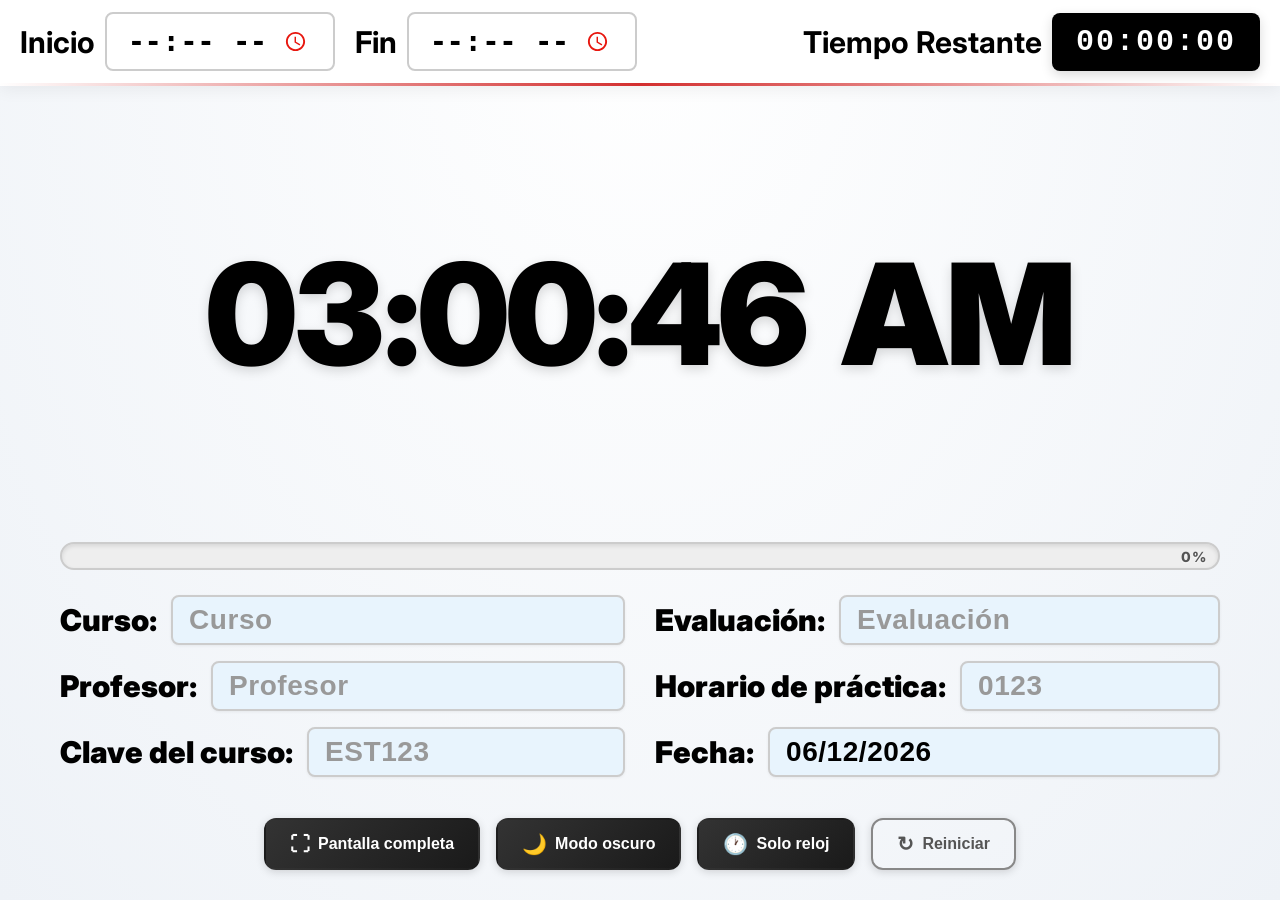
==== index.html @ d8493e5b "Agregar cambios de ajuste" ====
<!DOCTYPE html>
<html lang="es">

<head>
    <meta charset="UTF-8">
    <meta name="viewport" content="width=device-width, initial-scale=1.0">

    <!-- =====================
         SEO BÁSICO
    ===================== -->
    <title>TIMEPUCP - Temporizador de Exámenes</title>
    <meta name="description" content="Temporizador para exámenes y evaluaciones universitarias. Reloj en tiempo real, cuenta regresiva, barra de progreso, modo oscuro y pantalla completa. Ideal para aulas PUCP.">
    <meta name="keywords" content="temporizador exámenes, cronómetro evaluaciones, timer universitario, temporizador PUCP, control de tiempo examen, reloj examen online, cuenta regresiva evaluación">
    <meta name="author" content="TIMEPUCP">
    <meta name="robots" content="index, follow">
    <link rel="canonical" href="https://timepucp.site/">

    <!-- =====================
         OPEN GRAPH (Facebook, WhatsApp, LinkedIn)
    ===================== -->
    <meta property="og:type" content="website">
    <meta property="og:url" content="https://timepucp.site/">
    <meta property="og:title" content="TIMEPUCP - Temporizador de Exámenes">
    <meta property="og:description" content="Temporizador gratuito para exámenes y evaluaciones universitarias. Reloj en tiempo real, cuenta regresiva, barra de progreso, modo oscuro y pantalla completa.">
    <meta property="og:image" content="https://timepucp.site/web-app-manifest-512x512.png">
    <meta property="og:image:width" content="512">
    <meta property="og:image:height" content="512">
    <meta property="og:locale" content="es_PE">
    <meta property="og:site_name" content="TIMEPUCP">

    <!-- =====================
         TWITTER CARD
    ===================== -->
    <meta name="twitter:card" content="summary">
    <meta name="twitter:url" content="https://timepucp.site/">
    <meta name="twitter:title" content="TIMEPUCP - Temporizador de Exámenes">
    <meta name="twitter:description" content="Temporizador gratuito para exámenes y evaluaciones universitarias. Reloj en tiempo real, cuenta regresiva y barra de progreso.">
    <meta name="twitter:image" content="https://timepucp.site/web-app-manifest-512x512.png">

    <!-- =====================
         STRUCTURED DATA (JSON-LD)
    ===================== -->
    <script type="application/ld+json">
    {
      "@context": "https://schema.org",
      "@type": "WebApplication",
      "name": "TIMEPUCP",
      "url": "https://timepucp.site/",
      "description": "Temporizador gratuito para exámenes y evaluaciones universitarias con reloj en tiempo real, cuenta regresiva, barra de progreso y modo oscuro.",
      "applicationCategory": "EducationApplication",
      "operatingSystem": "Any",
      "offers": {
        "@type": "Offer",
        "price": "0",
        "priceCurrency": "PEN"
      },
      "inLanguage": "es",
      "author": {
        "@type": "Organization",
        "name": "TIMEPUCP"
      }
    }
    </script>

    <!-- Favicons -->
    <link rel="icon" type="image/x-icon" href="favicon.ico">
    <link rel="icon" type="image/png" sizes="48x48" href="favicon-48x48.png">
    <link rel="apple-touch-icon" sizes="180x180" href="apple-touch-icon.png">
    <link rel="manifest" href="site.webmanifest">
    <meta name="theme-color" content="#003DA5">

    <link rel="preconnect" href="https://fonts.googleapis.com">
    <link rel="preconnect" href="https://fonts.gstatic.com" crossorigin>
    <link href="https://fonts.googleapis.com/css2?family=Inter:wght@400;600;700;800;900&display=swap" rel="stylesheet">

    <link rel="stylesheet" href="css/styles.css">
</head>

<body>

    <header>
        <div class="config">
            <div class="hora-input">
                <label for="horaInicio">Inicio</label>
                <div class="time-wrapper">
                    <input type="time" id="horaInicio" aria-label="Hora de inicio del examen">
                </div>
            </div>

            <div class="hora-input">
                <label for="horaFin">Fin</label>
                <div class="time-wrapper">
                    <input type="time" id="horaFin" aria-label="Hora de fin del examen">
                </div>
            </div>

            <div class="tiempo-restante">
                <span class="label-restante">Tiempo Restante</span>
                <span id="contador" role="timer" aria-live="polite">00:00:00</span>
            </div>
        </div>
    </header>

    <main>
        <div class="hora-actual">
            <span id="horaActual" role="timer" aria-live="off">12:34:35 PM</span>
        </div>

        <div class="barra-container" role="progressbar" aria-valuenow="0" aria-valuemin="0" aria-valuemax="100">
            <div class="barra-progreso" id="barraProgreso"></div>
            <span class="barra-porcentaje" id="barraPorcentaje">0%</span>
        </div>

        <!-- Contador solo visible en modo solo reloj -->
        <div class="contador-solo-reloj">
            <span id="contadorSolo" role="timer">00:00:00</span>
        </div>

        <div class="info">
            <!-- Fila 1 -->
            <div class="fila fila-1">
                <div class="campo">
                    <label for="curso">Curso:</label>
                    <input type="text" placeholder="Curso" id="curso">
                </div>

                <div class="campo campo-evaluacion">
                    <label for="evaluacion">Evaluación:</label>
                    <input type="text" placeholder="Evaluación" id="evaluacion">
                </div>
            </div>

            <!-- Fila 2 -->
            <div class="fila fila-2">
                <div class="campo">
                    <label for="profesor">Profesor:</label>
                    <input type="text" placeholder="Profesor" id="profesor">
                </div>

                <div class="campo campo-horario">
                    <label for="aula">Horario de práctica:</label>
                    <input type="text" placeholder="0123" id="aula">
                </div>
            </div>

            <!-- Fila 3: Clave del curso + Fecha -->
            <div class="fila fila-3">
                <div class="campo campo-clave">
                    <label for="claveCurso">Clave del curso:</label>
                    <input type="text" placeholder="EST123" id="claveCurso">
                </div>

                <div class="campo campo-fecha">
                    <label for="fechaTexto">Fecha:</label>
                    <input type="text" id="fechaTexto" placeholder="dd/mm/yyyy" readonly aria-label="Fecha del examen">
                    <input type="date" id="fecha" style="position:absolute; opacity:0; pointer-events:none;"
                        aria-hidden="true">
                </div>
            </div>

            <!-- Fila 4: Botones -->
            <div class="fila fila-acciones">
                <div class="acciones">
                    <button id="btnFullscreen" class="btn-action" aria-label="Activar pantalla completa">
                        <span class="icon">⛶</span>
                        <span class="text">Pantalla completa</span>
                    </button>
                    <button id="btnDarkMode" class="btn-action" aria-label="Cambiar a modo oscuro">
                        <span class="icon">🌙</span>
                        <span class="text">Modo oscuro</span>
                    </button>
                    <button id="btnSoloReloj" class="btn-action" aria-label="Modo solo reloj">
                        <span class="icon">🕐</span>
                        <span class="text">Solo reloj</span>
                    </button>
                    <button id="btnReset" class="btn-action btn-secondary" aria-label="Reiniciar temporizador">
                        <span class="icon">↻</span>
                        <span class="text">Reiniciar</span>
                    </button>
                </div>
            </div>
        </div>
    </main>

    <!-- Botón flotante para salir del modo solo reloj -->
    <!-- Modal: Evaluación terminada -->
    <div id="modalFin" class="modal-fin" role="dialog" aria-modal="true" aria-label="Evaluación terminada">
        <div class="modal-fin-contenido">
            <div class="modal-fin-icono">⏱</div>
            <h1 class="modal-fin-titulo">¡Evaluación terminada!</h1>

            <button id="btnCerrarModal" class="modal-fin-btn">Cerrar</button>
        </div>
    </div>

    <button id="btnSalirSoloReloj" class="btn-salir-solo" aria-label="Salir del modo solo reloj">
        <span class="icon">✕</span>
        <span class="text">Salir</span>
    </button>

    <script src="js/timer.js"></script>

</body>

</html>
---- css/styles.css ----
/* =========================
   RESET Y VARIABLES
========================= */

:root {
    --color-primary: #d32f2f;
    --color-primary-dark: #b71c1c;
    --color-bg-light: #f5f5f5;
    --color-bg-dark: #121212;
    --color-surface-light: #ffffff;
    --color-surface-dark: #1e1e1e;
    --color-text-light: #000000;
    --color-text-dark: #f0f0f0;
    --color-border-light: #ccc;
    --color-border-dark: #444;
    --color-timer-bg: #000000;
    --color-timer-text: #ffffff;
    --color-timer-dark: #00ffcc;

    --transition-speed: 0.3s;
    --border-radius: 8px;
    --spacing-unit: 8px;
}

* {
    box-sizing: border-box;
    margin: 0;
    padding: 0;
}

html,
body {
    height: 100%;
    overflow-x: hidden;
}

body {
    font-family: 'Inter', -apple-system, BlinkMacSystemFont, 'Segoe UI', Arial, sans-serif;
    background: radial-gradient(ellipse at top, #ffffff 0%, #eef2f7 100%);
    color: var(--color-text-light);
    margin: 0;
    padding: 0;
    display: flex;
    flex-direction: column;
    min-height: 100vh;
    transition: background-color var(--transition-speed), color var(--transition-speed);
}

/* =========================
   HEADER SUPERIOR
========================= */
header {
    background: var(--color-surface-light);
    padding: 12px 20px;
    border-bottom: 3px solid transparent;
    border-image: linear-gradient(90deg, transparent, var(--color-primary), transparent) 1;
    box-shadow: 0 4px 16px rgba(0, 0, 0, 0.06);
    transition: all var(--transition-speed);
}

.config {
    display: grid;
    grid-template-columns: auto auto 1fr;
    align-items: center;
    gap: 20px;
    max-width: 1920px;
    margin: 0 auto;
    width: 100%;
}

/* =========================
   INPUTS HORA INICIO / FIN
========================= */

.hora-input {
    display: flex;
    align-items: center;
    gap: 10px;
}

.hora-input label {
    font-size: 30px;
    font-weight: 700;
    white-space: nowrap;
    color: inherit;
}

.time-wrapper {
    position: relative;
}

.hora-input input[type="time"] {
    font-size: 28px;
    font-weight: 700;
    padding: 10px 20px;
    width: 230px;
    border: 2px solid var(--color-border-light);
    border-radius: var(--border-radius);
    background: var(--color-surface-light);
    color: inherit;
    transition: all var(--transition-speed);
    cursor: pointer;
    user-select: none;
}

/* Toda la superficie del input de hora es clickeable visualmente */
.hora-input input[type="time"]::-webkit-datetime-edit,
.hora-input input[type="time"]::-webkit-datetime-edit-fields-wrapper,
.hora-input input[type="time"]::-webkit-datetime-edit-hour-field,
.hora-input input[type="time"]::-webkit-datetime-edit-minute-field,
.hora-input input[type="time"]::-webkit-datetime-edit-ampm-field,
.hora-input input[type="time"]::-webkit-datetime-edit-text {
    cursor: pointer;
}

/* Ícono del reloj: rojo vibrante por defecto, más llamativo al hover */
.hora-input input[type="time"]::-webkit-calendar-picker-indicator {
    font-size: 22px;
    cursor: pointer;
    filter: invert(19%) sepia(96%) saturate(2800%) hue-rotate(350deg) brightness(90%) contrast(110%);
    opacity: 1;
    padding: 6px;
    border-radius: 6px;
    transition: all 0.2s ease;
}

.hora-input input[type="time"]::-webkit-calendar-picker-indicator:hover {
    filter: invert(19%) sepia(96%) saturate(2800%) hue-rotate(350deg) brightness(90%) contrast(110%) drop-shadow(0 0 6px rgba(211, 47, 47, 0.9)) drop-shadow(0 0 12px rgba(211, 47, 47, 0.6));
    transform: scale(1.35);
}

/* Pulso en el borde cuando el input está vacío (sin hora configurada) */
@keyframes pulse-border {
    0% {
        border-color: var(--color-border-light);
        box-shadow: 0 0 0 0px rgba(211, 47, 47, 0);
    }

    50% {
        border-color: var(--color-primary);
        box-shadow: 0 0 0 4px rgba(211, 47, 47, 0.2);
    }

    100% {
        border-color: var(--color-border-light);
        box-shadow: 0 0 0 0px rgba(211, 47, 47, 0);
    }
}

.hora-input input[type="time"]:not([value]):not(:focus),
.hora-input input[type="time"][value=""]:not(:focus) {
    animation: pulse-border 2s ease-in-out infinite;
}

.hora-input input[type="time"]:hover,
.hora-input input[type="time"]:focus {
    animation: none;
}

.hora-input input[type="time"]:hover {
    border-color: var(--color-primary);
    box-shadow: 0 0 0 3px rgba(211, 47, 47, 0.08);
}

.hora-input input[type="time"]:focus {
    outline: none;
    border-color: var(--color-primary);
    box-shadow: 0 0 0 3px rgba(211, 47, 47, 0.1);
}

/* =========================
   TIEMPO RESTANTE
========================= */

.tiempo-restante {
    display: flex;
    align-items: center;
    gap: 10px;
    justify-self: end;
}

.label-restante {
    font-size: 30px;
    font-weight: 700;
    white-space: nowrap;
}

/* En anchos ajustados (proyectores a 110%/125%, pantallas chicas)
   permitir que "Tiempo Restante" se rompa en dos líneas para que
   el recuadro del contador quepa a su derecha sin desbordarse. */
@media (max-width: 1250px) {
    .tiempo-restante {
        gap: 30px;
    }

    .label-restante {
        white-space: normal;
        line-height: 1.05;
        max-width: 6ch;
        text-align: right;
    }
}

/* A 150% sobre 1080p (~1280px lógicos) ocultamos el label "Tiempo Restante"
   para que el recuadro del contador quepa horizontalmente. El contexto
   visual del recuadro negro junto a los inputs de hora ya deja implícito
   que es el tiempo restante. */
@media (max-width: 1100px) {
    .label-restante {
        display: none;
    }
}

#contador {
    background: var(--color-timer-bg);
    color: var(--color-timer-text);
    padding: 12px 24px;
    /* Reducido padding */
    border-radius: var(--border-radius);
    font-size: 30px;
    /* Reducido de 36px a 30px */
    font-weight: 700;
    min-width: 180px;
    /* Reducido de 200px a 180px */
    display: flex;
    align-items: center;
    justify-content: center;
    letter-spacing: 2px;
    font-family: "Courier New", "SF Mono", "Monaco", monospace;
    font-variant-numeric: tabular-nums;
    box-shadow: 0 4px 12px rgba(0, 0, 0, 0.15);
    transition: all var(--transition-speed);
}

#contador.warning,
#contadorSolo.warning {
    animation: pulse-warning 1s ease-in-out infinite;
}

@keyframes pulse-warning {

    0%,
    100% {
        transform: scale(1);
    }

    50% {
        transform: scale(1.05);
    }
}

/* =========================
   CONTENIDO PRINCIPAL
========================= */

main {
    flex: 1;
    display: flex;
    flex-direction: column;
    justify-content: space-between;
    overflow: hidden;
    max-width: 1920px;
    width: 100%;
    margin: 0 auto;
    padding: 0 20px;
    box-sizing: border-box;
}

/* =========================
   HORA ACTUAL (CENTRAL)
========================= */

.hora-actual {
    display: flex;
    justify-content: center;
    align-items: center;
    width: 100%;
    flex: 1;
    user-select: none;
}

#horaActual {
    font-size: clamp(80px, 11vw, 150px);
    font-weight: 900;
    line-height: 1;
    white-space: nowrap;
    display: inline-block;
    min-width: 12ch;
    text-align: center;
    font-variant-numeric: tabular-nums;
    letter-spacing: -0.02em;
    text-shadow: 0 4px 12px rgba(0, 0, 0, 0.15);
}

/* =========================
   BARRA DE PROGRESO
========================= */

.barra-container {
    width: calc(100% - 80px);
    max-width: 1800px;
    height: 28px;
    margin: 0 auto 25px auto;
    border: 2px solid var(--color-border-light);
    background: #eee;
    border-radius: 16px;
    overflow: hidden;
    box-shadow: inset 0 2px 4px rgba(0, 0, 0, 0.1);
    transition: all var(--transition-speed);
    position: relative;
}

.barra-porcentaje {
    position: absolute;
    right: 12px;
    top: 50%;
    transform: translateY(-50%);
    font-size: 14px;
    font-weight: 800;
    font-family: 'Inter', sans-serif;
    color: #555;
    z-index: 2;
    pointer-events: none;
    text-shadow: 0 1px 2px rgba(255, 255, 255, 0.8);
    letter-spacing: 0.03em;
    transition: color var(--transition-speed);
}

/* When bar is past 70%, text should be white to contrast with colored bar */
body.dark .barra-porcentaje {
    color: #aaa;
    text-shadow: 0 1px 2px rgba(0, 0, 0, 0.5);
}

.barra-progreso {
    height: 100%;
    width: 0%;
    background: linear-gradient(90deg, #2e7d32, #43a047);
    /* verde por defecto */
    transition: width 0.5s linear, background 1.5s ease;
    border-radius: 14px;
    position: relative;
}

/* Fase 1: Verde — tiempo de sobra (0–60%) */
.barra-progreso.fase-verde {
    background: linear-gradient(90deg, #2e7d32, #66bb6a);
}

/* Fase 2: Amarillo — avanzando (60–80%) */
.barra-progreso.fase-amarillo {
    background: linear-gradient(90deg, #f57f17, #ffca28);
}

/* Fase 3: Naranja — quedan pocos minutos (80–93%) */
.barra-progreso.fase-naranja {
    background: linear-gradient(90deg, #e65100, #ff8f00);
}

/* Fase 4: Rojo — tiempo crítico (93–100%) */
.barra-progreso.fase-rojo {
    background: linear-gradient(90deg, #b71c1c, #e53935);
}

/* Dark mode: colores más vibrantes */
body.dark .barra-progreso.fase-verde {
    background: linear-gradient(90deg, #1b5e20, #00e676);
}

body.dark .barra-progreso.fase-amarillo {
    background: linear-gradient(90deg, #f57f17, #FFE600);
}

body.dark .barra-progreso.fase-naranja {
    background: linear-gradient(90deg, #e65100, #ffab40);
}

body.dark .barra-progreso.fase-rojo {
    background: linear-gradient(90deg, #b71c1c, #ff1744);
}

.barra-progreso::after {
    content: '';
    position: absolute;
    top: 0;
    left: 0;
    right: 0;
    bottom: 0;
    background: linear-gradient(90deg,
            rgba(255, 255, 255, 0) 0%,
            rgba(255, 255, 255, 0.3) 50%,
            rgba(255, 255, 255, 0) 100%);
    animation: shimmer 2s infinite;
}

@keyframes shimmer {
    0% {
        transform: translateX(-100%);
    }

    100% {
        transform: translateX(100%);
    }
}

/* =========================
   BLOQUE DE DATOS INFERIOR
========================= */

.info {
    padding: 0 40px 20px 40px;
    display: flex;
    flex-direction: column;
    gap: 16px;
    margin-bottom: 10px;
    margin-top: 0;
    max-width: 1920px;
    margin-left: auto;
    margin-right: auto;
    width: 100%;
    box-sizing: border-box;
}

.fila {
    display: grid;
    gap: 30px;
}

/* ----- FILAS DE DATOS: 2 columnas iguales ----- */
.fila-1,
.fila-2,
.fila-3 {
    grid-template-columns: 1fr 1fr;
}

/* ----- FILA 4: BOTONES ----- */
.fila-acciones {
    display: flex;
    justify-content: center;
    margin-top: 10px;
}

/* =========================
   CAMPOS INDIVIDUALES
========================= */

/* Cada campo usa grid interno: label auto, input ocupa el resto */
.campo {
    display: grid;
    grid-template-columns: auto 1fr;
    align-items: center;
    gap: 14px;
}

.campo label {
    font-size: 30px;
    font-weight: 900;
    white-space: nowrap;
}

.campo input {
    min-width: 0;
    height: clamp(50px, 5vh, 60px);
    font-size: clamp(24px, 2.5vw, 28px);
    font-weight: 800;
    padding: 10px 16px;
    letter-spacing: 0.02em;
    border: 2px solid var(--color-border-light);
    border-radius: var(--border-radius);
    background: #e8f4fd;
    color: inherit;
    transition: all var(--transition-speed);
    box-shadow: 0 1px 3px rgba(0, 0, 0, 0.06);
}

.campo input:focus {
    outline: none;
    border-color: var(--color-primary);
    box-shadow: 0 0 0 4px rgba(211, 47, 47, 0.15), 0 2px 8px rgba(0, 0, 0, 0.08);
}

.campo input::placeholder {
    color: #999;
    opacity: 1;
}

/* =========================
   FECHA
========================= */
.campo-fecha {
    position: relative;
}

.campo-fecha input[type="text"] {
    cursor: pointer;
}

/* =========================
   AJUSTES ESPECÍFICOS DE CAMPOS
========================= */

/* Todos los labels al mismo tamaño — 30px */
.campo-horario label,
.campo-evaluacion label,
.campo-clave label,
.campo-fecha label {
    font-size: 30px;
}

/* Input del horario: ocupa el espacio disponible como los demás */
.campo-horario input {
    max-width: unset;
}

/* =========================
   BOTONES DE ACCIÓN
========================= */
.acciones {
    display: flex;
    gap: 16px;
    flex-wrap: wrap;
    justify-content: center;
    margin-top: 15px;
    /* Reducido de 30px a 15px */
}

.btn-action {
    font-size: 16px;
    font-weight: 600;
    padding: 12px 24px;
    border: 2px solid transparent;
    border-radius: 12px;
    background: linear-gradient(135deg, #333 0%, #1a1a1a 100%);
    color: #fff;
    cursor: pointer;
    display: flex;
    align-items: center;
    gap: 8px;
    transition: all var(--transition-speed);
    box-shadow: 0 2px 8px rgba(0, 0, 0, 0.15);
}

.btn-action:hover {
    background: linear-gradient(135deg, #1a1a1a 0%, #000 100%);
    transform: translateY(-2px);
    box-shadow: 0 6px 20px rgba(0, 0, 0, 0.3);
}

.btn-action:active {
    transform: translateY(0);
}

.btn-action .icon {
    font-size: 20px;
}

.btn-secondary {
    background: transparent;
    border: 2px solid #888;
    color: #555;
}

.btn-secondary:hover {
    background: rgba(211, 47, 47, 0.08);
    border-color: var(--color-primary);
    color: var(--color-primary);
}

/* =========================
   MODO OSCURO
========================= */
body.dark {
    background: radial-gradient(ellipse at top, #1a1c2e 0%, #0d0e14 100%);
    color: #FDD835;
}

body.dark header {
    background: var(--color-surface-dark);
    border-image: linear-gradient(90deg, transparent, #ff4444, transparent) 1;
    box-shadow: 0 4px 16px rgba(0, 0, 0, 0.4);
}

/* Inputs: fondo negro, texto blanco, borde sutil */
body.dark input,
body.dark input[type="time"] {
    background: #000000;
    color: #ffffff;
    border-color: #333;
}

body.dark input::placeholder {
    color: #555;
}

body.dark .barra-container {
    background: #222;
    border-color: #555;
}

body.dark #contador {
    background: #000;
    color: var(--color-timer-dark);
    /* cian — ya contrasta bien */
    box-shadow: 0 4px 12px rgba(0, 255, 204, 0.2);
}

/* Labels de campos en dorado */
body.dark .campo label {
    color: #FDD835;
}

/* Labels del header en dorado */
body.dark .hora-input label,
body.dark .label-restante {
    color: #FDD835;
}

/* Hora actual en dorado con glow */
body.dark #horaActual {
    color: #FDD835;
    text-shadow: 0 0 40px rgba(253, 216, 53, 0.3), 0 0 80px rgba(253, 216, 53, 0.1);
}

/* =========================
   RESPONSIVE - PROYECTORES
========================= */

/* Para pantallas grandes (proyectores, TVs) */
@media (min-width: 1600px) {
    .config {
        gap: 30px;
    }

    .hora-input label,
    .label-restante {
        font-size: 38px;
    }

    .hora-input input[type="time"] {
        font-size: 36px;
        padding: 14px 22px;
        width: 280px;
    }

    .hora-input input[type="time"]::-webkit-calendar-picker-indicator {
        font-size: 28px;
    }

    #contador {
        font-size: 42px;
        padding: 18px 32px;
        min-width: 220px;
    }

    #horaActual {
        font-size: clamp(140px, 15vw, 220px);
    }

    .barra-container {
        height: 40px;
        margin-bottom: 50px;
        width: calc(100% - 100px);
    }

    .campo label {
        font-size: 42px;
    }

    .campo-horario label,
    .campo-evaluacion label,
    .campo-clave label,
    .campo-fecha label {
        font-size: 42px;
    }

    .campo-horario input {
        max-width: unset;
    }

    .campo input {
        height: 80px;
        font-size: 38px;
        padding: 14px 22px;
    }

    .info {
        padding: 0 50px 30px 50px;
    }

    .btn-action {
        font-size: 20px;
        padding: 18px 32px;
    }
}

/* Para pantallas muy grandes (4K, auditorios) */
@media (min-width: 2400px) {
    header {
        padding: 30px 40px;
    }

    .config {
        gap: 50px;
    }

    .hora-input label,
    .label-restante {
        font-size: 46px;
    }

    .hora-input input[type="time"] {
        font-size: 42px;
        padding: 18px 26px;
        width: 330px;
    }

    .hora-input input[type="time"]::-webkit-calendar-picker-indicator {
        font-size: 34px;
    }

    #contador {
        font-size: 52px;
        padding: 22px 40px;
        min-width: 280px;
    }

    #horaActual {
        font-size: clamp(180px, 16vw, 280px);
    }

    .barra-container {
        height: 50px;
        width: calc(100% - 120px);
        max-width: 1700px;
    }

    .campo label {
        font-size: 50px;
    }

    .campo-horario label,
    .campo-evaluacion label,
    .campo-clave label,
    .campo-fecha label {
        font-size: 50px;
    }

    .campo-horario input {
        max-width: unset;
    }

    .campo input {
        height: 90px;
        font-size: 44px;
    }

    .info {
        padding: 0 60px 40px 60px;
        /* Reducido de 80px a 60px */
        gap: 32px;
    }

    .btn-action {
        font-size: 24px;
        padding: 22px 40px;
    }
}

/* Para tablets y pantallas medianas */
@media (max-width: 900px) {
    .config {
        grid-template-columns: 1fr;
        gap: 30px;
        text-align: center;
    }

    .tiempo-restante {
        justify-self: center;
    }

    .fila-1,
    .fila-2,
    .fila-3 {
        grid-template-columns: 1fr;
        gap: 20px;
    }

    .info {
        padding: 0 30px 30px 30px;
    }

    .campo {
        grid-template-columns: auto 1fr;
        gap: 10px;
    }

    .campo label {
        font-size: 22px;
    }

    .campo input {
        width: 100%;
    }
}

/* Para móviles */
@media (max-width: 768px) {
    header {
        padding: 16px 20px;
    }

    .config {
        gap: 20px;
    }

    .hora-input label,
    .label-restante {
        font-size: 18px;
    }

    .hora-input input[type="time"] {
        font-size: 18px;
        width: 150px;
    }

    #contador {
        font-size: 24px;
        min-width: 150px;
        padding: 12px 16px;
    }

    #horaActual {
        font-size: clamp(60px, 15vw, 100px);
    }

    .campo label {
        font-size: 18px;
    }

    .campo input {
        font-size: 16px;
        height: 48px;
    }

    .btn-action {
        font-size: 16px;
        padding: 12px 20px;
    }

    .acciones {
        width: 100%;
    }

    .btn-action {
        flex: 1;
        min-width: 140px;
    }
}

/* =========================
   ANIMACIONES Y ESTADOS
========================= */

/* Ajustes para pantalla completa */
:fullscreen body,
:-webkit-full-screen body,
:-moz-full-screen body {
    overflow-y: auto;
}

:fullscreen .barra-container,
:-webkit-full-screen .barra-container,
:-moz-full-screen .barra-container {
    width: calc(100% - 100px);
    max-width: 1700px;
}

:fullscreen .info,
:-webkit-full-screen .info,
:-moz-full-screen .info {
    padding: 0 50px 30px 50px;
}

:fullscreen header,
:-webkit-full-screen header,
:-moz-full-screen header {
    padding: 16px 50px;
}

/* Animación para cuando el tiempo se está acabando */
@keyframes blink-red {

    0%,
    100% {
        opacity: 1;
    }

    50% {
        opacity: 0.6;
    }
}

/* Estado de espera: aún no ha comenzado la evaluación */
@keyframes pulse-espera {

    0%,
    100% {
        box-shadow: 0 0 0 0px rgba(211, 47, 47, 0);
        background: #1a0000;
    }

    50% {
        box-shadow: 0 0 0 6px rgba(211, 47, 47, 0.25);
        background: #2d0000;
    }
}

#contador.en-espera,
#contadorSolo.en-espera {
    color: var(--color-primary) !important;
    animation: pulse-espera 1.2s ease-in-out infinite;
}

body.dark #contador.en-espera,
body.dark #contadorSolo.en-espera {
    color: #ff4444 !important;
}

.tiempo-critico {
    animation: blink-red 1s infinite;
    color: #ffffff !important;
    background: #cc0000 !important;
    text-shadow: 0 0 20px rgba(255, 255, 255, 0.8), 0 0 40px rgba(255, 100, 100, 0.6) !important;
    box-shadow: 0 0 0 4px #ff3333, 0 0 30px rgba(255, 0, 0, 0.5) !important;
}

/* En modo oscuro el crítico: glow más intenso */
body.dark #contadorSolo.tiempo-critico,
body.dark #contador.tiempo-critico {
    color: #ffffff !important;
    background: #cc0000 !important;
    text-shadow: 0 0 20px rgba(255, 255, 255, 0.8), 0 0 40px rgba(255, 100, 100, 0.6) !important;
    box-shadow: 0 0 0 4px #ff3333, 0 0 30px rgba(255, 0, 0, 0.7) !important;
}

/* Transición suave para cambios de tema */
* {
    transition-property: background-color, color, border-color;
    transition-duration: var(--transition-speed);
    transition-timing-function: ease-in-out;
}

/* Mejora la legibilidad en pantallas grandes */
@media (min-width: 1600px) {
    body {
        font-size: 18px;
    }
}

/* =========================
   MODAL FIN DE EVALUACIÓN
========================= */

.modal-fin {
    display: none;
    position: fixed;
    inset: 0;
    z-index: 1000;
    background: rgba(0, 0, 0, 0.75);
    backdrop-filter: blur(6px);
    justify-content: center;
    align-items: center;
    animation: fadeInOverlay 0.4s ease;
}

.modal-fin.visible {
    display: flex;
}

@keyframes fadeInOverlay {
    from {
        opacity: 0;
    }

    to {
        opacity: 1;
    }
}

.modal-fin-contenido {
    background: #fff;
    border-radius: 16px;
    padding: 60px 80px;
    text-align: center;
    max-width: 700px;
    width: 90%;
    border: 3px solid #cc0000;
    box-shadow: 0 0 0 4px rgba(204, 0, 0, 0.2), 0 24px 80px rgba(0, 0, 0, 0.4), 0 0 40px rgba(204, 0, 0, 0.15);
    animation: slideInModal 0.4s cubic-bezier(0.34, 1.56, 0.64, 1);
    display: flex;
    flex-direction: column;
    align-items: center;
    gap: 20px;
}

@keyframes slideInModal {
    from {
        transform: scale(0.7);
        opacity: 0;
    }

    to {
        transform: scale(1);
        opacity: 1;
    }
}

.modal-fin-icono {
    font-size: 80px;
    line-height: 1;
    animation: pulse-warning 1s ease-in-out infinite;
}

.modal-fin-titulo {
    font-size: clamp(32px, 4vw, 52px);
    font-weight: 900;
    color: var(--color-primary);
    line-height: 1.1;
    margin: 0;
    text-shadow: 0 0 16px rgba(211, 47, 47, 0.5), 0 0 32px rgba(211, 47, 47, 0.25);
}

.modal-fin-mensaje {
    font-size: clamp(22px, 2.5vw, 34px);
    font-weight: 700;
    color: #222;
    margin: 0;
    letter-spacing: 0.02em;
}

.modal-fin-btn {
    margin-top: 10px;
    font-size: 18px;
    font-weight: 600;
    padding: 14px 40px;
    border: none;
    border-radius: var(--border-radius);
    background: var(--color-primary);
    color: #fff;
    cursor: pointer;
    transition: all 0.2s ease;
    box-shadow: 0 4px 12px rgba(211, 47, 47, 0.3);
}

.modal-fin-btn:hover {
    background: var(--color-primary-dark);
    transform: translateY(-2px);
    box-shadow: 0 6px 20px rgba(211, 47, 47, 0.4);
}

/* Modo oscuro: modal con borde brillante y alto contraste */
body.dark .modal-fin-contenido {
    background: #1a1a1a;
    border: 3px solid #ff3333;
    box-shadow: 0 0 0 4px rgba(255, 50, 50, 0.3), 0 24px 80px rgba(255, 0, 0, 0.4), 0 0 60px rgba(255, 0, 0, 0.2);
}

body.dark .modal-fin-titulo {
    color: #FFE600;
    text-shadow: 0 0 20px rgba(255, 230, 0, 0.7);
}

body.dark .modal-fin-icono {
    filter: drop-shadow(0 0 12px rgba(255, 230, 0, 0.8));
}

/* Contenedor del contador solo — oculto por defecto */
.contador-solo-reloj {
    display: none;
    justify-content: center;
    margin-top: 20px;
}

#contadorSolo {
    background: var(--color-timer-bg);
    color: var(--color-timer-text);
    padding: 16px 36px;
    border-radius: var(--border-radius);
    font-size: clamp(36px, 4.5vw, 64px);
    font-weight: 700;
    letter-spacing: 4px;
    font-family: "Courier New", "SF Mono", "Monaco", monospace;
    font-variant-numeric: tabular-nums;
    box-shadow: 0 4px 12px rgba(0, 0, 0, 0.15);
}

body.dark #contadorSolo {
    background: #000;
    color: var(--color-timer-dark);
    box-shadow: 0 4px 12px rgba(0, 255, 204, 0.2);
}

/* En modo solo reloj: ocultar header, campos y botones */
body.solo-reloj header,
body.solo-reloj .info {
    display: none !important;
}

body.solo-reloj main {
    justify-content: center;
    align-items: center;
    gap: 0;
    padding: 0 40px 14vh 40px;
    overflow: hidden;
}

body.solo-reloj .hora-actual {
    margin: 0 0 30px 0;
}

/* Hora grande centrada */
body.solo-reloj #horaActual {
    font-size: clamp(60px, 11vw, 180px);
    text-align: center;
    min-width: unset;
    white-space: nowrap;
    overflow: hidden;
    width: 100%;
}

/* Barra visible y más prominente */
body.solo-reloj .barra-container {
    width: calc(100% - 80px);
    height: 36px;
    margin: 0 auto 20px auto;
}

/* Mostrar el contador solo en modo solo reloj */
body.solo-reloj .contador-solo-reloj {
    display: flex;
}

/* Botón flotante para salir del modo solo reloj */
.btn-salir-solo {
    position: fixed;
    bottom: 28px;
    right: 28px;
    z-index: 999;
    font-size: 15px;
    font-weight: 600;
    padding: 10px 20px;
    border: none;
    border-radius: var(--border-radius);
    background: rgba(80, 80, 80, 0.5);
    color: #fff;
    cursor: pointer;
    display: none;
    /* oculto por defecto */
    align-items: center;
    gap: 8px;
    backdrop-filter: blur(6px);
    transition: all 0.2s ease;
    box-shadow: 0 2px 12px rgba(0, 0, 0, 0.2);
}

.btn-salir-solo:hover {
    background: rgba(211, 47, 47, 0.85);
    transform: translateY(-2px);
    box-shadow: 0 4px 16px rgba(211, 47, 47, 0.3);
}

/* Mostrar botón flotante solo en modo solo reloj */
body.solo-reloj .btn-salir-solo {
    display: flex;
}

/* Dark mode en solo reloj */
body.dark.solo-reloj .btn-salir-solo {
    background: rgba(30, 30, 30, 0.6);
}

body.dark.solo-reloj .btn-salir-solo:hover {
    background: rgba(211, 47, 47, 0.85);
}

/* =========================
   TOAST NOTIFICATIONS
========================= */
.toast-notification {
    position: fixed;
    top: 24px;
    left: 50%;
    transform: translateX(-50%) translateY(-120%);
    z-index: 2000;
    display: flex;
    align-items: center;
    gap: 12px;
    padding: 16px 28px;
    border-radius: 12px;
    font-size: 16px;
    font-weight: 600;
    font-family: 'Inter', sans-serif;
    box-shadow: 0 8px 32px rgba(0, 0, 0, 0.2);
    backdrop-filter: blur(12px);
    opacity: 0;
    transition: transform 0.4s cubic-bezier(0.34, 1.56, 0.64, 1), opacity 0.3s ease;
    pointer-events: none;
}

.toast-notification.toast-visible {
    transform: translateX(-50%) translateY(0);
    opacity: 1;
    pointer-events: auto;
}

.toast-icon {
    font-size: 20px;
    line-height: 1;
}

.toast-success {
    background: rgba(46, 125, 50, 0.95);
    color: #fff;
    border: 1px solid rgba(102, 187, 106, 0.3);
}

.toast-warning {
    background: rgba(245, 127, 23, 0.95);
    color: #fff;
    border: 1px solid rgba(255, 202, 40, 0.3);
}

.toast-info {
    background: rgba(25, 118, 210, 0.95);
    color: #fff;
    border: 1px solid rgba(66, 165, 245, 0.3);
}

.toast-error {
    background: rgba(211, 47, 47, 0.95);
    color: #fff;
    border: 1px solid rgba(239, 83, 80, 0.3);
}

body.dark .toast-success {
    background: rgba(46, 125, 50, 0.9);
    box-shadow: 0 8px 32px rgba(0, 0, 0, 0.4), 0 0 20px rgba(46, 125, 50, 0.2);
}

body.dark .toast-warning {
    background: rgba(245, 127, 23, 0.9);
    box-shadow: 0 8px 32px rgba(0, 0, 0, 0.4), 0 0 20px rgba(245, 127, 23, 0.2);
}

/* =========================
   CUSTOM CONFIRM MODAL
========================= */
.confirm-overlay {
    position: fixed;
    inset: 0;
    z-index: 2000;
    background: rgba(0, 0, 0, 0.6);
    backdrop-filter: blur(4px);
    display: flex;
    justify-content: center;
    align-items: center;
    opacity: 0;
    transition: opacity 0.3s ease;
}

.confirm-overlay.confirm-visible {
    opacity: 1;
}

.confirm-box {
    background: #fff;
    border-radius: 16px;
    padding: 40px 48px;
    max-width: 480px;
    width: 90%;
    text-align: center;
    box-shadow: 0 24px 80px rgba(0, 0, 0, 0.3);
    transform: scale(0.85);
    transition: transform 0.3s cubic-bezier(0.34, 1.56, 0.64, 1);
}

.confirm-visible .confirm-box {
    transform: scale(1);
}

.confirm-msg {
    font-size: 18px;
    font-weight: 600;
    color: #333;
    line-height: 1.5;
    margin: 0 0 28px 0;
}

.confirm-actions {
    display: flex;
    gap: 12px;
    justify-content: center;
}

.confirm-btn {
    font-size: 15px;
    font-weight: 600;
    padding: 12px 28px;
    border: none;
    border-radius: 10px;
    cursor: pointer;
    transition: all 0.2s ease;
    font-family: 'Inter', sans-serif;
}

.confirm-cancel {
    background: #f0f0f0;
    color: #555;
}

.confirm-cancel:hover {
    background: #e0e0e0;
}

.confirm-accept {
    background: var(--color-primary);
    color: #fff;
    box-shadow: 0 4px 12px rgba(211, 47, 47, 0.3);
}

.confirm-accept:hover {
    background: var(--color-primary-dark);
    transform: translateY(-1px);
    box-shadow: 0 6px 20px rgba(211, 47, 47, 0.4);
}

/* Dark mode confirm */
body.dark .confirm-box {
    background: #1e1e1e;
    border: 1px solid #333;
}

body.dark .confirm-msg {
    color: #f0f0f0;
}

body.dark .confirm-cancel {
    background: #333;
    color: #ccc;
}

body.dark .confirm-cancel:hover {
    background: #444;
}
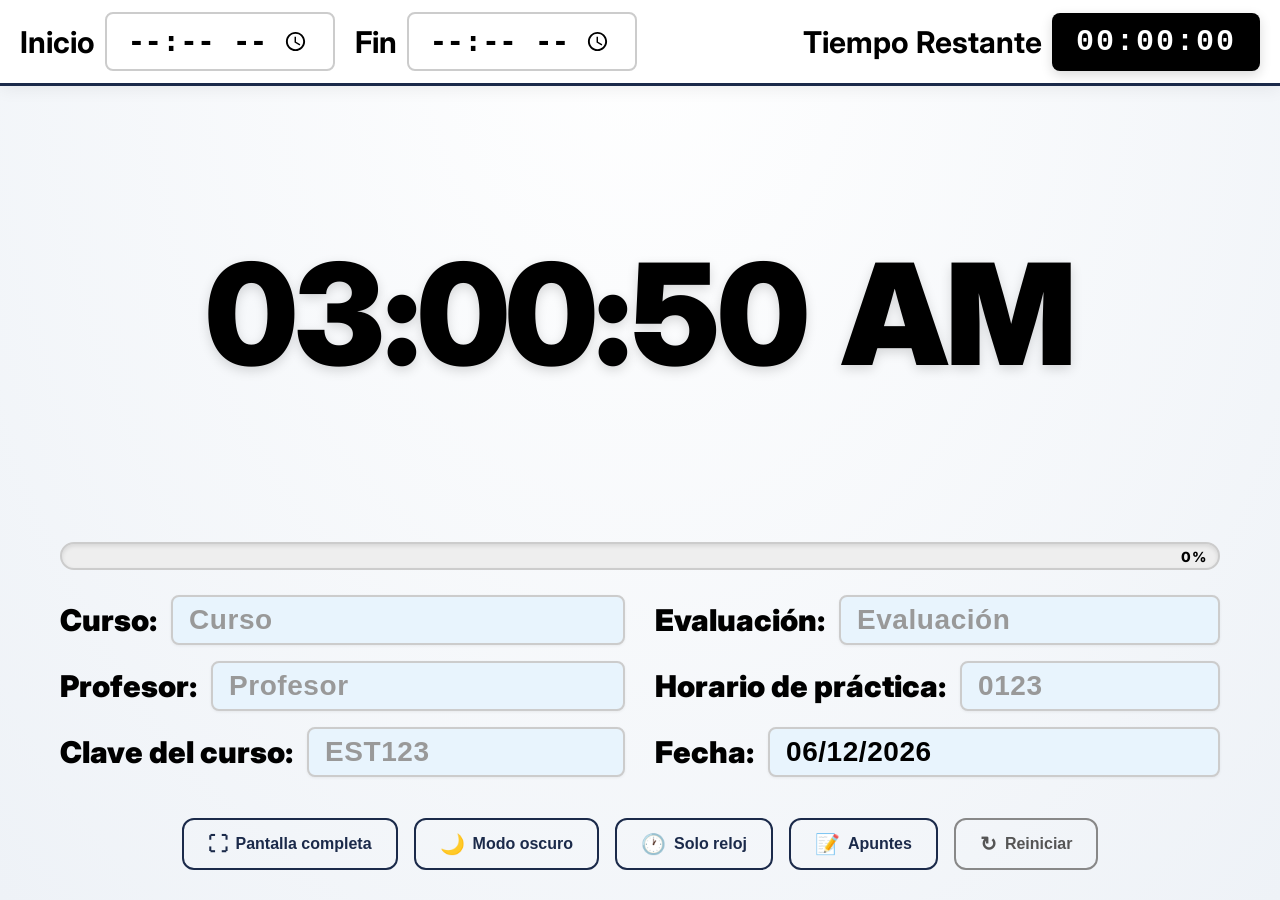
==== commit 0dea7df0: "Agregar cambios de ajuste" ====
--- a/index.html
+++ b/index.html
@@ -173,6 +173,10 @@
                         <span class="icon">🕐</span>
                         <span class="text">Solo reloj</span>
                     </button>
+                    <button id="btnApuntes" class="btn-action" aria-label="Abrir panel de apuntes">
+                        <span class="icon">📝</span>
+                        <span class="text">Apuntes</span>
+                    </button>
                     <button id="btnReset" class="btn-action btn-secondary" aria-label="Reiniciar temporizador">
                         <span class="icon">↻</span>
                         <span class="text">Reiniciar</span>
@@ -181,6 +185,28 @@
             </div>
         </div>
     </main>
+
+    <!-- Panel flotante de apuntes -->
+    <div id="panelApuntes" class="panel-apuntes" role="dialog" aria-label="Panel de apuntes">
+        <div class="panel-apuntes-header" id="panelApuntesHeader">
+            <span class="panel-apuntes-titulo">📝 Apuntes</span>
+            <div class="panel-apuntes-controles">
+                <button class="panel-apuntes-btn-size" id="btnApuntesFontUp" aria-label="Aumentar fuente" title="Aumentar fuente">A+</button>
+                <button class="panel-apuntes-btn-size" id="btnApuntesFontDown" aria-label="Reducir fuente" title="Reducir fuente">A−</button>
+                <button class="panel-apuntes-cerrar" id="btnCerrarApuntes" aria-label="Cerrar apuntes">✕</button>
+            </div>
+        </div>
+        <textarea id="apuntesTexto" class="panel-apuntes-texto" placeholder="Escribe aquí un anuncio, corrección o apunte para los alumnos..."></textarea>
+        <!-- Bordes de redimensionado -->
+        <div class="pa-edge pa-edge-n" data-dir="n" aria-hidden="true"></div>
+        <div class="pa-edge pa-edge-s" data-dir="s" aria-hidden="true"></div>
+        <div class="pa-edge pa-edge-e" data-dir="e" aria-hidden="true"></div>
+        <div class="pa-edge pa-edge-w" data-dir="w" aria-hidden="true"></div>
+        <div class="pa-edge pa-edge-ne" data-dir="ne" aria-hidden="true"></div>
+        <div class="pa-edge pa-edge-nw" data-dir="nw" aria-hidden="true"></div>
+        <div class="pa-edge pa-edge-se" data-dir="se" aria-hidden="true"></div>
+        <div class="pa-edge pa-edge-sw" data-dir="sw" aria-hidden="true"></div>
+    </div>
 
     <!-- Botón flotante para salir del modo solo reloj -->
     <!-- Modal: Evaluación terminada -->
--- a/css/styles.css
+++ b/css/styles.css
@@ -3,8 +3,8 @@
 ========================= */
 
 :root {
-    --color-primary: #d32f2f;
-    --color-primary-dark: #b71c1c;
+    --color-primary: #1B2A4A;
+    --color-primary-dark: #132038;
     --color-bg-light: #f5f5f5;
     --color-bg-dark: #121212;
     --color-surface-light: #ffffff;
@@ -52,8 +52,7 @@
 header {
     background: var(--color-surface-light);
     padding: 12px 20px;
-    border-bottom: 3px solid transparent;
-    border-image: linear-gradient(90deg, transparent, var(--color-primary), transparent) 1;
+    border-bottom: 3px solid var(--color-primary);
     box-shadow: 0 4px 16px rgba(0, 0, 0, 0.06);
     transition: all var(--transition-speed);
 }
@@ -117,7 +116,7 @@
 .hora-input input[type="time"]::-webkit-calendar-picker-indicator {
     font-size: 22px;
     cursor: pointer;
-    filter: invert(19%) sepia(96%) saturate(2800%) hue-rotate(350deg) brightness(90%) contrast(110%);
+    filter: invert(12%) sepia(30%) saturate(1800%) hue-rotate(190deg) brightness(30%) contrast(120%);
     opacity: 1;
     padding: 6px;
     border-radius: 6px;
@@ -125,7 +124,7 @@
 }
 
 .hora-input input[type="time"]::-webkit-calendar-picker-indicator:hover {
-    filter: invert(19%) sepia(96%) saturate(2800%) hue-rotate(350deg) brightness(90%) contrast(110%) drop-shadow(0 0 6px rgba(211, 47, 47, 0.9)) drop-shadow(0 0 12px rgba(211, 47, 47, 0.6));
+    filter: invert(12%) sepia(30%) saturate(1800%) hue-rotate(190deg) brightness(30%) contrast(120%) drop-shadow(0 0 6px rgba(27, 42, 74, 0.9)) drop-shadow(0 0 12px rgba(27, 42, 74, 0.6));
     transform: scale(1.35);
 }
 
@@ -133,17 +132,17 @@
 @keyframes pulse-border {
     0% {
         border-color: var(--color-border-light);
-        box-shadow: 0 0 0 0px rgba(211, 47, 47, 0);
+        box-shadow: 0 0 0 0px rgba(27, 42, 74, 0);
     }
 
     50% {
         border-color: var(--color-primary);
-        box-shadow: 0 0 0 4px rgba(211, 47, 47, 0.2);
+        box-shadow: 0 0 0 4px rgba(27, 42, 74, 0.2);
     }
 
     100% {
         border-color: var(--color-border-light);
-        box-shadow: 0 0 0 0px rgba(211, 47, 47, 0);
+        box-shadow: 0 0 0 0px rgba(27, 42, 74, 0);
     }
 }
 
@@ -159,13 +158,13 @@
 
 .hora-input input[type="time"]:hover {
     border-color: var(--color-primary);
-    box-shadow: 0 0 0 3px rgba(211, 47, 47, 0.08);
+    box-shadow: 0 0 0 3px rgba(27, 42, 74, 0.08);
 }
 
 .hora-input input[type="time"]:focus {
     outline: none;
     border-color: var(--color-primary);
-    box-shadow: 0 0 0 3px rgba(211, 47, 47, 0.1);
+    box-shadow: 0 0 0 3px rgba(27, 42, 74, 0.1);
 }
 
 /* =========================
@@ -190,7 +189,7 @@
    el recuadro del contador quepa a su derecha sin desbordarse. */
 @media (max-width: 1250px) {
     .tiempo-restante {
-        gap: 30px;
+        gap: 18px;
     }
 
     .label-restante {
@@ -318,19 +317,15 @@
     font-size: 14px;
     font-weight: 800;
     font-family: 'Inter', sans-serif;
-    color: #555;
+    color: #000;
     z-index: 2;
     pointer-events: none;
-    text-shadow: 0 1px 2px rgba(255, 255, 255, 0.8);
     letter-spacing: 0.03em;
     transition: color var(--transition-speed);
 }
 
 /* When bar is past 70%, text should be white to contrast with colored bar */
-body.dark .barra-porcentaje {
-    color: #aaa;
-    text-shadow: 0 1px 2px rgba(0, 0, 0, 0.5);
-}
+
 
 .barra-progreso {
     height: 100%;
@@ -359,25 +354,11 @@
 
 /* Fase 4: Rojo — tiempo crítico (93–100%) */
 .barra-progreso.fase-rojo {
-    background: linear-gradient(90deg, #b71c1c, #e53935);
+    background: linear-gradient(90deg, #1B2A4A, #2C3E6B);
 }
 
 /* Dark mode: colores más vibrantes */
-body.dark .barra-progreso.fase-verde {
-    background: linear-gradient(90deg, #1b5e20, #00e676);
-}
-
-body.dark .barra-progreso.fase-amarillo {
-    background: linear-gradient(90deg, #f57f17, #FFE600);
-}
-
-body.dark .barra-progreso.fase-naranja {
-    background: linear-gradient(90deg, #e65100, #ffab40);
-}
-
-body.dark .barra-progreso.fase-rojo {
-    background: linear-gradient(90deg, #b71c1c, #ff1744);
-}
+
 
 .barra-progreso::after {
     content: '';
@@ -476,7 +457,7 @@
 .campo input:focus {
     outline: none;
     border-color: var(--color-primary);
-    box-shadow: 0 0 0 4px rgba(211, 47, 47, 0.15), 0 2px 8px rgba(0, 0, 0, 0.08);
+    box-shadow: 0 0 0 4px rgba(27, 42, 74, 0.15), 0 2px 8px rgba(0, 0, 0, 0.08);
 }
 
 .campo input::placeholder {
@@ -526,24 +507,26 @@
 
 .btn-action {
     font-size: 16px;
-    font-weight: 600;
+    font-weight: 700;
     padding: 12px 24px;
-    border: 2px solid transparent;
+    border: 2px solid var(--color-primary);
     border-radius: 12px;
-    background: linear-gradient(135deg, #333 0%, #1a1a1a 100%);
-    color: #fff;
+    background: transparent;
+    color: var(--color-primary);
     cursor: pointer;
     display: flex;
     align-items: center;
     gap: 8px;
     transition: all var(--transition-speed);
-    box-shadow: 0 2px 8px rgba(0, 0, 0, 0.15);
+    box-shadow: none;
 }
 
 .btn-action:hover {
-    background: linear-gradient(135deg, #1a1a1a 0%, #000 100%);
+    background: var(--color-primary);
+    color: #fff;
+    border-color: var(--color-primary);
     transform: translateY(-2px);
-    box-shadow: 0 6px 20px rgba(0, 0, 0, 0.3);
+    box-shadow: 0 6px 20px rgba(27, 42, 74, 0.3);
 }
 
 .btn-action:active {
@@ -561,64 +544,9 @@
 }
 
 .btn-secondary:hover {
-    background: rgba(211, 47, 47, 0.08);
-    border-color: var(--color-primary);
-    color: var(--color-primary);
-}
-
-/* =========================
-   MODO OSCURO
-========================= */
-body.dark {
-    background: radial-gradient(ellipse at top, #1a1c2e 0%, #0d0e14 100%);
-    color: #FDD835;
-}
-
-body.dark header {
-    background: var(--color-surface-dark);
-    border-image: linear-gradient(90deg, transparent, #ff4444, transparent) 1;
-    box-shadow: 0 4px 16px rgba(0, 0, 0, 0.4);
-}
-
-/* Inputs: fondo negro, texto blanco, borde sutil */
-body.dark input,
-body.dark input[type="time"] {
-    background: #000000;
-    color: #ffffff;
-    border-color: #333;
-}
-
-body.dark input::placeholder {
-    color: #555;
-}
-
-body.dark .barra-container {
-    background: #222;
+    background: #555;
     border-color: #555;
-}
-
-body.dark #contador {
-    background: #000;
-    color: var(--color-timer-dark);
-    /* cian — ya contrasta bien */
-    box-shadow: 0 4px 12px rgba(0, 255, 204, 0.2);
-}
-
-/* Labels de campos en dorado */
-body.dark .campo label {
-    color: #FDD835;
-}
-
-/* Labels del header en dorado */
-body.dark .hora-input label,
-body.dark .label-restante {
-    color: #FDD835;
-}
-
-/* Hora actual en dorado con glow */
-body.dark #horaActual {
-    color: #FDD835;
-    text-shadow: 0 0 40px rgba(253, 216, 53, 0.3), 0 0 80px rgba(253, 216, 53, 0.1);
+    color: #fff;
 }
 
 /* =========================
@@ -905,13 +833,13 @@
 
     0%,
     100% {
-        box-shadow: 0 0 0 0px rgba(211, 47, 47, 0);
-        background: #1a0000;
+        box-shadow: 0 0 0 0px rgba(27, 42, 74, 0);
+        background: #0a1020;
     }
 
     50% {
-        box-shadow: 0 0 0 6px rgba(211, 47, 47, 0.25);
-        background: #2d0000;
+        box-shadow: 0 0 0 6px rgba(27, 42, 74, 0.25);
+        background: #121d35;
     }
 }
 
@@ -921,27 +849,17 @@
     animation: pulse-espera 1.2s ease-in-out infinite;
 }
 
-body.dark #contador.en-espera,
-body.dark #contadorSolo.en-espera {
-    color: #ff4444 !important;
-}
 
 .tiempo-critico {
     animation: blink-red 1s infinite;
     color: #ffffff !important;
-    background: #cc0000 !important;
-    text-shadow: 0 0 20px rgba(255, 255, 255, 0.8), 0 0 40px rgba(255, 100, 100, 0.6) !important;
-    box-shadow: 0 0 0 4px #ff3333, 0 0 30px rgba(255, 0, 0, 0.5) !important;
+    background: #1B2A4A !important;
+    text-shadow: 0 0 20px rgba(255, 255, 255, 0.8), 0 0 40px rgba(59, 89, 152, 0.6) !important;
+    box-shadow: 0 0 0 4px #3B5998, 0 0 30px rgba(27, 42, 74, 0.5) !important;
 }
 
 /* En modo oscuro el crítico: glow más intenso */
-body.dark #contadorSolo.tiempo-critico,
-body.dark #contador.tiempo-critico {
-    color: #ffffff !important;
-    background: #cc0000 !important;
-    text-shadow: 0 0 20px rgba(255, 255, 255, 0.8), 0 0 40px rgba(255, 100, 100, 0.6) !important;
-    box-shadow: 0 0 0 4px #ff3333, 0 0 30px rgba(255, 0, 0, 0.7) !important;
-}
+
 
 /* Transición suave para cambios de tema */
 * {
@@ -994,8 +912,8 @@
     text-align: center;
     max-width: 700px;
     width: 90%;
-    border: 3px solid #cc0000;
-    box-shadow: 0 0 0 4px rgba(204, 0, 0, 0.2), 0 24px 80px rgba(0, 0, 0, 0.4), 0 0 40px rgba(204, 0, 0, 0.15);
+    border: 3px solid #1B2A4A;
+    box-shadow: 0 0 0 4px rgba(27, 42, 74, 0.2), 0 24px 80px rgba(0, 0, 0, 0.4), 0 0 40px rgba(27, 42, 74, 0.15);
     animation: slideInModal 0.4s cubic-bezier(0.34, 1.56, 0.64, 1);
     display: flex;
     flex-direction: column;
@@ -1027,7 +945,7 @@
     color: var(--color-primary);
     line-height: 1.1;
     margin: 0;
-    text-shadow: 0 0 16px rgba(211, 47, 47, 0.5), 0 0 32px rgba(211, 47, 47, 0.25);
+    text-shadow: 0 0 16px rgba(27, 42, 74, 0.5), 0 0 32px rgba(27, 42, 74, 0.25);
 }
 
 .modal-fin-mensaje {
@@ -1049,30 +967,17 @@
     color: #fff;
     cursor: pointer;
     transition: all 0.2s ease;
-    box-shadow: 0 4px 12px rgba(211, 47, 47, 0.3);
+    box-shadow: 0 4px 12px rgba(27, 42, 74, 0.3);
 }
 
 .modal-fin-btn:hover {
     background: var(--color-primary-dark);
     transform: translateY(-2px);
-    box-shadow: 0 6px 20px rgba(211, 47, 47, 0.4);
+    box-shadow: 0 6px 20px rgba(27, 42, 74, 0.4);
 }
 
 /* Modo oscuro: modal con borde brillante y alto contraste */
-body.dark .modal-fin-contenido {
-    background: #1a1a1a;
-    border: 3px solid #ff3333;
-    box-shadow: 0 0 0 4px rgba(255, 50, 50, 0.3), 0 24px 80px rgba(255, 0, 0, 0.4), 0 0 60px rgba(255, 0, 0, 0.2);
-}
-
-body.dark .modal-fin-titulo {
-    color: #FFE600;
-    text-shadow: 0 0 20px rgba(255, 230, 0, 0.7);
-}
-
-body.dark .modal-fin-icono {
-    filter: drop-shadow(0 0 12px rgba(255, 230, 0, 0.8));
-}
+
 
 /* Contenedor del contador solo — oculto por defecto */
 .contador-solo-reloj {
@@ -1094,11 +999,6 @@
     box-shadow: 0 4px 12px rgba(0, 0, 0, 0.15);
 }
 
-body.dark #contadorSolo {
-    background: #000;
-    color: var(--color-timer-dark);
-    box-shadow: 0 4px 12px rgba(0, 255, 204, 0.2);
-}
 
 /* En modo solo reloj: ocultar header, campos y botones */
 body.solo-reloj header,
@@ -1164,9 +1064,9 @@
 }
 
 .btn-salir-solo:hover {
-    background: rgba(211, 47, 47, 0.85);
+    background: rgba(27, 42, 74, 0.85);
     transform: translateY(-2px);
-    box-shadow: 0 4px 16px rgba(211, 47, 47, 0.3);
+    box-shadow: 0 4px 16px rgba(27, 42, 74, 0.3);
 }
 
 /* Mostrar botón flotante solo en modo solo reloj */
@@ -1175,13 +1075,7 @@
 }
 
 /* Dark mode en solo reloj */
-body.dark.solo-reloj .btn-salir-solo {
-    background: rgba(30, 30, 30, 0.6);
-}
-
-body.dark.solo-reloj .btn-salir-solo:hover {
-    background: rgba(211, 47, 47, 0.85);
-}
+
 
 /* =========================
    TOAST NOTIFICATIONS
@@ -1242,15 +1136,6 @@
     border: 1px solid rgba(239, 83, 80, 0.3);
 }
 
-body.dark .toast-success {
-    background: rgba(46, 125, 50, 0.9);
-    box-shadow: 0 8px 32px rgba(0, 0, 0, 0.4), 0 0 20px rgba(46, 125, 50, 0.2);
-}
-
-body.dark .toast-warning {
-    background: rgba(245, 127, 23, 0.9);
-    box-shadow: 0 8px 32px rgba(0, 0, 0, 0.4), 0 0 20px rgba(245, 127, 23, 0.2);
-}
 
 /* =========================
    CUSTOM CONFIRM MODAL
@@ -1325,30 +1210,331 @@
 .confirm-accept {
     background: var(--color-primary);
     color: #fff;
-    box-shadow: 0 4px 12px rgba(211, 47, 47, 0.3);
+    box-shadow: 0 4px 12px rgba(27, 42, 74, 0.3);
 }
 
 .confirm-accept:hover {
     background: var(--color-primary-dark);
     transform: translateY(-1px);
-    box-shadow: 0 6px 20px rgba(211, 47, 47, 0.4);
+    box-shadow: 0 6px 20px rgba(27, 42, 74, 0.4);
 }
 
 /* Dark mode confirm */
+
+
+/* =========================
+   MODO ALTO CONTRASTE
+   Fondo negro puro + texto amarillo intenso + bordes gruesos.
+   Pensado para proyectores con poca luminosidad o salones con
+   mucha luz ambiental donde ni modo claro ni oscuro se ven bien.
+========================= */
+body.dark {
+    background: #000000;
+    color: #FFFF00;
+}
+
+body.dark header {
+    background: #000000;
+    border-bottom: 4px solid #FFFF00;
+    border-image: none;
+    box-shadow: none;
+}
+
+body.dark input,
+body.dark input[type="time"] {
+    background: #000000;
+    color: #FFFF00;
+    border: 2px solid #555555;
+    font-weight: 900;
+}
+
+body.dark input::placeholder {
+    color: #888800;
+}
+
+body.dark .hora-input label,
+body.dark .label-restante,
+body.dark .campo label {
+    color: #FFFF00;
+}
+
+body.dark #horaActual {
+    color: #FFFF00;
+    text-shadow: none;
+}
+
+body.dark #contador,
+body.dark #contadorSolo {
+    background: #FFFF00;
+    color: #000000;
+    border: 3px solid #FFFF00;
+    box-shadow: none;
+    font-weight: 900;
+}
+
+body.dark .barra-container {
+    background: #000000;
+    border: 2px solid #555555;
+}
+
+body.dark .barra-progreso.fase-verde,
+body.dark .barra-progreso.fase-amarillo {
+    background: #FFFF00;
+}
+
+body.dark .barra-progreso.fase-naranja,
+body.dark .barra-progreso.fase-rojo {
+    background: #FF6600;
+}
+
+body.dark .barra-porcentaje {
+    color: #ffffff;
+    text-shadow: none;
+    font-weight: 900;
+}
+
+body.dark .hora-input input[type="time"]::-webkit-calendar-picker-indicator {
+    filter: invert(90%) sepia(100%) saturate(2000%) hue-rotate(0deg) brightness(110%);
+}
+
+body.dark .btn-action {
+    background: #000000;
+    color: #FFFF00;
+    border: 2px solid #FFFF00;
+    font-weight: 900;
+    box-shadow: none;
+}
+
+body.dark .btn-action:hover {
+    background: #FFFF00;
+    color: #000000;
+    border-color: #FFFF00;
+}
+
+body.dark .btn-secondary {
+    background: #000000;
+    color: #FFFF00;
+    border: 2px solid #FFFF00;
+}
+
+body.dark .btn-secondary:hover {
+    background: #FFFF00;
+    color: #000000;
+}
+
+/* Modal fin y confirm en modo oscuro (alto contraste) */
+body.dark .modal-fin-contenido {
+    background: #000000;
+    border: 4px solid #FFFF00;
+    box-shadow: 0 0 0 4px rgba(255, 255, 0, 0.3), 0 24px 80px rgba(0, 0, 0, 0.6);
+}
+
+body.dark .modal-fin-titulo {
+    color: #FFFF00;
+    text-shadow: none;
+}
+
+body.dark .modal-fin-mensaje {
+    color: #FFFF00;
+}
+
+body.dark .modal-fin-btn {
+    background: #FFFF00;
+    color: #000000;
+    font-weight: 900;
+}
+
 body.dark .confirm-box {
-    background: #1e1e1e;
-    border: 1px solid #333;
+    background: #000000;
+    border: 3px solid #FFFF00;
 }
 
 body.dark .confirm-msg {
-    color: #f0f0f0;
+    color: #FFFF00;
 }
 
 body.dark .confirm-cancel {
-    background: #333;
-    color: #ccc;
-}
-
-body.dark .confirm-cancel:hover {
-    background: #444;
-}+    background: #000000;
+    color: #FFFF00;
+    border: 2px solid #FFFF00;
+}
+
+body.dark .confirm-accept {
+    background: #FFFF00;
+    color: #000000;
+    font-weight: 900;
+}
+
+/* =========================
+   PANEL FLOTANTE DE APUNTES
+========================= */
+
+.panel-apuntes {
+    display: none;
+    position: fixed;
+    top: 50%;
+    left: 50%;
+    transform: translate(-50%, -50%);
+    width: 600px;
+    height: 350px;
+    min-width: 280px;
+    min-height: 180px;
+    z-index: 900;
+    border-radius: 12px;
+    box-shadow: 0 12px 48px rgba(0, 0, 0, 0.25), 0 0 0 1px rgba(0, 0, 0, 0.08);
+    flex-direction: column;
+    overflow: hidden;
+    background: #ffffff;
+    border: 2px solid var(--color-primary);
+}
+
+.panel-apuntes.visible {
+    display: flex;
+}
+
+/* Barra de título — zona de arrastre */
+.panel-apuntes-header {
+    display: flex;
+    align-items: center;
+    justify-content: space-between;
+    padding: 10px 16px;
+    background: var(--color-primary);
+    color: #fff;
+    cursor: grab;
+    user-select: none;
+    flex-shrink: 0;
+}
+
+.panel-apuntes-header:active {
+    cursor: grabbing;
+}
+
+.panel-apuntes-titulo {
+    font-size: 18px;
+    font-weight: 800;
+    letter-spacing: 0.02em;
+}
+
+.panel-apuntes-controles {
+    display: flex;
+    align-items: center;
+    gap: 6px;
+}
+
+.panel-apuntes-btn-size {
+    background: rgba(255, 255, 255, 0.2);
+    border: none;
+    color: #fff;
+    font-size: 14px;
+    font-weight: 800;
+    padding: 4px 10px;
+    border-radius: 6px;
+    cursor: pointer;
+    transition: background 0.2s;
+    font-family: 'Inter', sans-serif;
+}
+
+.panel-apuntes-btn-size:hover {
+    background: rgba(255, 255, 255, 0.35);
+}
+
+.panel-apuntes-cerrar {
+    background: rgba(255, 255, 255, 0.2);
+    border: none;
+    color: #fff;
+    font-size: 20px;
+    font-weight: 700;
+    width: 34px;
+    height: 34px;
+    border-radius: 8px;
+    cursor: pointer;
+    display: flex;
+    align-items: center;
+    justify-content: center;
+    transition: background 0.2s;
+    margin-left: 4px;
+}
+
+.panel-apuntes-cerrar:hover {
+    background: rgba(255, 255, 255, 0.4);
+}
+
+/* Área de texto */
+.panel-apuntes-texto {
+    flex: 1;
+    border: none;
+    outline: none;
+    padding: 16px 20px;
+    font-size: 28px;
+    font-weight: 700;
+    font-family: 'Inter', sans-serif;
+    line-height: 1.4;
+    resize: none;
+    background: #ffffff;
+    color: #000000;
+}
+
+.panel-apuntes-texto::placeholder {
+    color: #999;
+    font-weight: 500;
+}
+
+/* Zonas de redimensionado — bordes y esquinas */
+.pa-edge {
+    position: absolute;
+    z-index: 2;
+}
+
+/* Bordes */
+.pa-edge-n { top: -4px; left: 8px; right: 8px; height: 8px; cursor: ns-resize; }
+.pa-edge-s { bottom: -4px; left: 8px; right: 8px; height: 8px; cursor: ns-resize; }
+.pa-edge-e { right: -4px; top: 8px; bottom: 8px; width: 8px; cursor: ew-resize; }
+.pa-edge-w { left: -4px; top: 8px; bottom: 8px; width: 8px; cursor: ew-resize; }
+
+/* Esquinas */
+.pa-edge-ne { top: -4px; right: -4px; width: 14px; height: 14px; cursor: nesw-resize; }
+.pa-edge-nw { top: -4px; left: -4px; width: 14px; height: 14px; cursor: nwse-resize; }
+.pa-edge-se { bottom: -4px; right: -4px; width: 14px; height: 14px; cursor: nwse-resize; }
+.pa-edge-sw { bottom: -4px; left: -4px; width: 14px; height: 14px; cursor: nesw-resize; }
+
+/* === Modo oscuro === */
+body.dark .panel-apuntes {
+    background: #000000;
+    border: 3px solid #FFFF00;
+    box-shadow: 0 12px 48px rgba(0, 0, 0, 0.6), 0 0 0 1px rgba(255, 255, 0, 0.2);
+}
+
+body.dark .panel-apuntes-header {
+    background: #FFFF00;
+    color: #000000;
+}
+
+body.dark .panel-apuntes-btn-size {
+    background: rgba(0, 0, 0, 0.15);
+    color: #000000;
+}
+
+body.dark .panel-apuntes-btn-size:hover {
+    background: rgba(0, 0, 0, 0.3);
+}
+
+body.dark .panel-apuntes-cerrar {
+    background: rgba(0, 0, 0, 0.15);
+    color: #000000;
+}
+
+body.dark .panel-apuntes-cerrar:hover {
+    background: rgba(0, 0, 0, 0.3);
+}
+
+body.dark .panel-apuntes-texto {
+    background: #000000;
+    color: #FFFF00;
+    font-weight: 900;
+}
+
+body.dark .panel-apuntes-texto::placeholder {
+    color: #888800;
+}
+
+
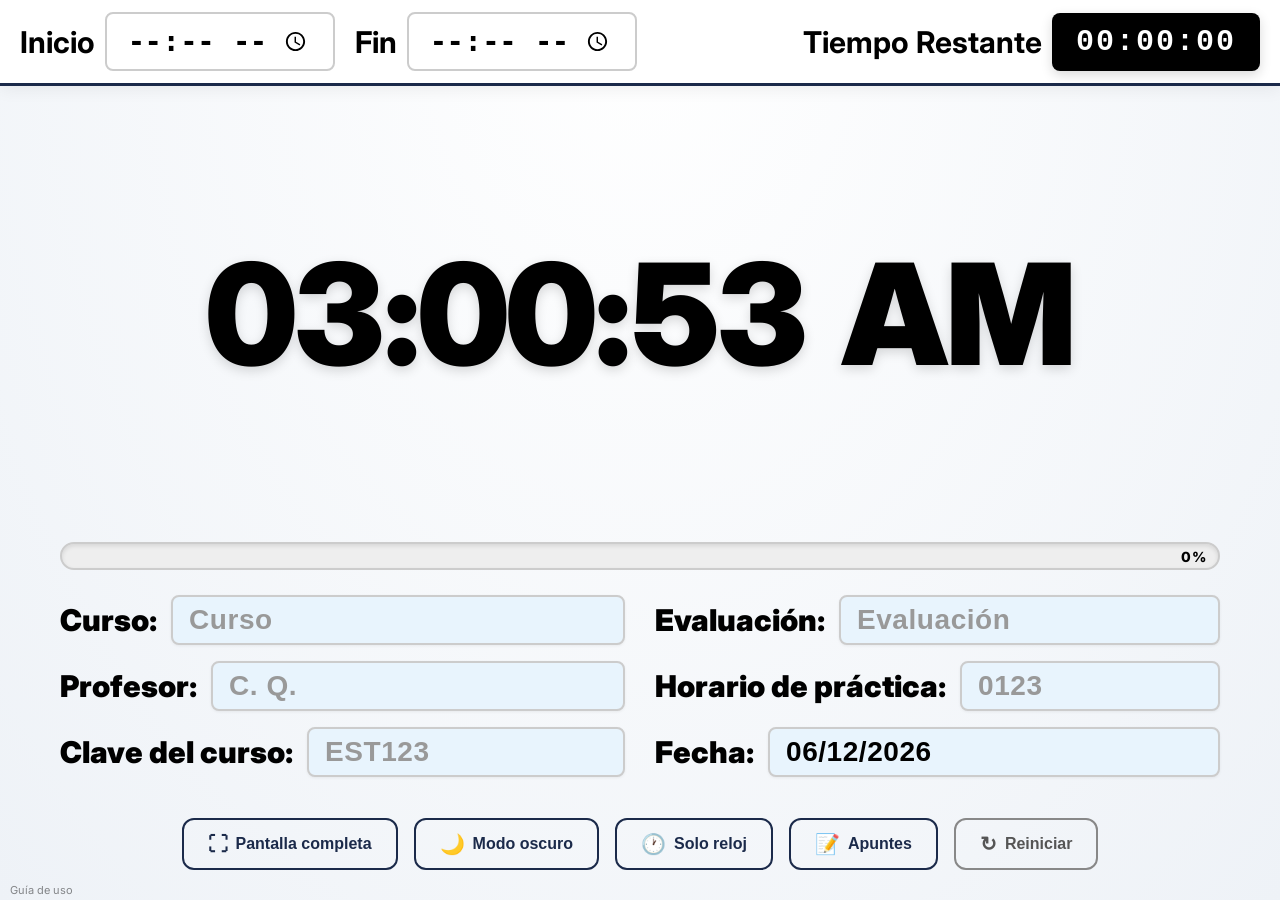
==== commit 98de023d: "Prueba: página /guia/ y enlace en pie" ====
--- a/index.html
+++ b/index.html
@@ -22,20 +22,21 @@
     <meta property="og:url" content="https://timepucp.site/">
     <meta property="og:title" content="TIMEPUCP - Temporizador de Exámenes">
     <meta property="og:description" content="Temporizador gratuito para exámenes y evaluaciones universitarias. Reloj en tiempo real, cuenta regresiva, barra de progreso, modo oscuro y pantalla completa.">
-    <meta property="og:image" content="https://timepucp.site/web-app-manifest-512x512.png">
-    <meta property="og:image:width" content="512">
-    <meta property="og:image:height" content="512">
+    <meta property="og:image" content="https://timepucp.site/og-image.png">
+    <meta property="og:image:width" content="1200">
+    <meta property="og:image:height" content="630">
+    <meta property="og:image:alt" content="TIMEPUCP, temporizador para exámenes y evaluaciones">
     <meta property="og:locale" content="es_PE">
     <meta property="og:site_name" content="TIMEPUCP">
 
     <!-- =====================
          TWITTER CARD
     ===================== -->
-    <meta name="twitter:card" content="summary">
+    <meta name="twitter:card" content="summary_large_image">
     <meta name="twitter:url" content="https://timepucp.site/">
     <meta name="twitter:title" content="TIMEPUCP - Temporizador de Exámenes">
     <meta name="twitter:description" content="Temporizador gratuito para exámenes y evaluaciones universitarias. Reloj en tiempo real, cuenta regresiva y barra de progreso.">
-    <meta name="twitter:image" content="https://timepucp.site/web-app-manifest-512x512.png">
+    <meta name="twitter:image" content="https://timepucp.site/og-image.png">
 
     <!-- =====================
          STRUCTURED DATA (JSON-LD)
@@ -74,9 +75,21 @@
     <link href="https://fonts.googleapis.com/css2?family=Inter:wght@400;600;700;800;900&display=swap" rel="stylesheet">
 
     <link rel="stylesheet" href="css/styles.css">
+
+    <!-- Google Analytics -->
+    <script async src="https://www.googletagmanager.com/gtag/js?id=G-T51YWYV1H6"></script>
+    <script>
+      window.dataLayer = window.dataLayer || [];
+      function gtag(){dataLayer.push(arguments);}
+      gtag('js', new Date());
+      gtag('config', 'G-T51YWYV1H6');
+    </script>
+
 </head>
 
 <body>
+
+    <h1 style="position:absolute;width:1px;height:1px;margin:-1px;padding:0;overflow:hidden;clip:rect(0,0,0,0);white-space:nowrap;border:0;">TIMEPUCP – Temporizador de exámenes online para aulas</h1>
 
     <header>
         <div class="config">
@@ -134,7 +147,7 @@
             <div class="fila fila-2">
                 <div class="campo">
                     <label for="profesor">Profesor:</label>
-                    <input type="text" placeholder="Profesor" id="profesor">
+                    <input type="text" placeholder="C. Q." id="profesor">
                 </div>
 
                 <div class="campo campo-horario">
@@ -213,7 +226,7 @@
     <div id="modalFin" class="modal-fin" role="dialog" aria-modal="true" aria-label="Evaluación terminada">
         <div class="modal-fin-contenido">
             <div class="modal-fin-icono">⏱</div>
-            <h1 class="modal-fin-titulo">¡Evaluación terminada!</h1>
+            <h2 class="modal-fin-titulo">¡Evaluación terminada!</h2>
 
             <button id="btnCerrarModal" class="modal-fin-btn">Cerrar</button>
         </div>
@@ -224,6 +237,8 @@
         <span class="text">Salir</span>
     </button>
 
+    <a class="enlace-guia" href="guia/">Guía de uso</a>
+
     <script src="js/timer.js"></script>
 
 </body>
--- a/css/styles.css
+++ b/css/styles.css
@@ -354,7 +354,7 @@
 
 /* Fase 4: Rojo — tiempo crítico (93–100%) */
 .barra-progreso.fase-rojo {
-    background: linear-gradient(90deg, #1B2A4A, #2C3E6B);
+    background: linear-gradient(90deg, #b71c1c, #e53935);
 }
 
 /* Dark mode: colores más vibrantes */
@@ -833,19 +833,21 @@
 
     0%,
     100% {
-        box-shadow: 0 0 0 0px rgba(27, 42, 74, 0);
-        background: #0a1020;
+        box-shadow: 0 0 0 0px rgba(204, 0, 0, 0);
+        background: #cc0000;
     }
 
     50% {
-        box-shadow: 0 0 0 6px rgba(27, 42, 74, 0.25);
-        background: #121d35;
+        box-shadow: 0 0 0 6px rgba(255, 51, 51, 0.4);
+        background: #e60000;
     }
 }
 
 #contador.en-espera,
 #contadorSolo.en-espera {
-    color: var(--color-primary) !important;
+    color: #ffffff !important;
+    background: #cc0000 !important;
+    text-shadow: 0 0 20px rgba(255, 255, 255, 0.8), 0 0 40px rgba(255, 100, 100, 0.6) !important;
     animation: pulse-espera 1.2s ease-in-out infinite;
 }
 
@@ -853,9 +855,9 @@
 .tiempo-critico {
     animation: blink-red 1s infinite;
     color: #ffffff !important;
-    background: #1B2A4A !important;
-    text-shadow: 0 0 20px rgba(255, 255, 255, 0.8), 0 0 40px rgba(59, 89, 152, 0.6) !important;
-    box-shadow: 0 0 0 4px #3B5998, 0 0 30px rgba(27, 42, 74, 0.5) !important;
+    background: #cc0000 !important;
+    text-shadow: 0 0 20px rgba(255, 255, 255, 0.8), 0 0 40px rgba(255, 100, 100, 0.6) !important;
+    box-shadow: 0 0 0 4px #ff3333, 0 0 30px rgba(255, 0, 0, 0.5) !important;
 }
 
 /* En modo oscuro el crítico: glow más intenso */
@@ -1537,4 +1539,30 @@
     color: #888800;
 }
 
-
+/* =========================
+   ENLACE DISCRETO A LA GUÍA (SEO)
+   Fuera del flujo (fixed): no altera el diseño del temporizador.
+========================= */
+.enlace-guia {
+    position: fixed;
+    left: 10px;
+    bottom: 4px;
+    z-index: 5;
+    font-size: 11px;
+    line-height: 1;
+    color: inherit;
+    opacity: 0.45;
+    text-decoration: none;
+}
+.enlace-guia:hover,
+.enlace-guia:focus-visible {
+    opacity: 1;
+    text-decoration: underline;
+}
+:fullscreen .enlace-guia,
+body.solo-reloj .enlace-guia {
+    display: none;
+}
+@media print {
+    .enlace-guia { display: none; }
+}
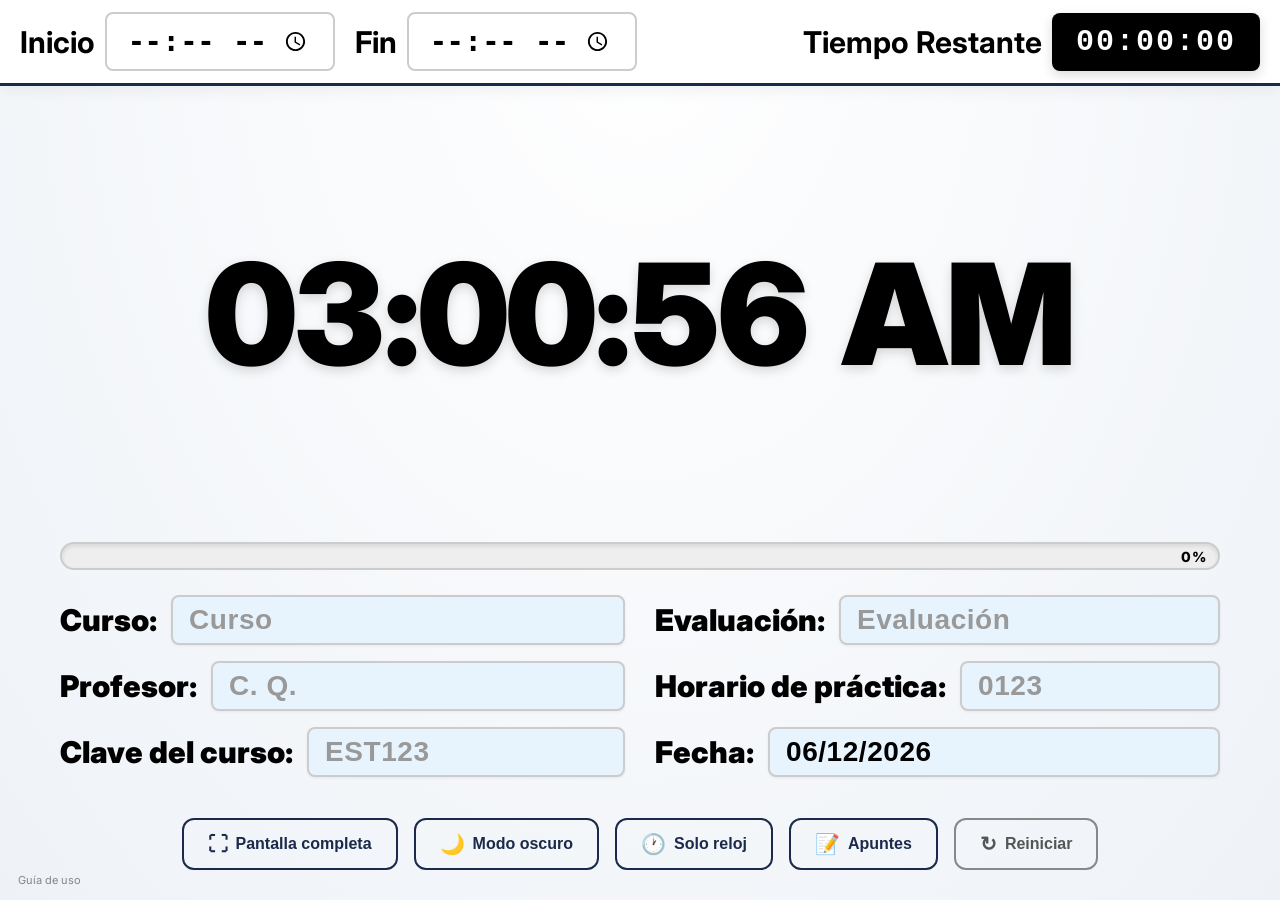
==== commit 4195fde2: "Guía más breve, espaciados y enlace en pestaña nueva" ====
--- a/index.html
+++ b/index.html
@@ -237,7 +237,7 @@
         <span class="text">Salir</span>
     </button>
 
-    <a class="enlace-guia" href="guia/">Guía de uso</a>
+    <a class="enlace-guia" href="guia/" target="_blank" rel="noopener">Guía de uso</a>
 
     <script src="js/timer.js"></script>
 
--- a/css/styles.css
+++ b/css/styles.css
@@ -1545,8 +1545,8 @@
 ========================= */
 .enlace-guia {
     position: fixed;
-    left: 10px;
-    bottom: 4px;
+    left: 18px;
+    bottom: 14px;
     z-index: 5;
     font-size: 11px;
     line-height: 1;
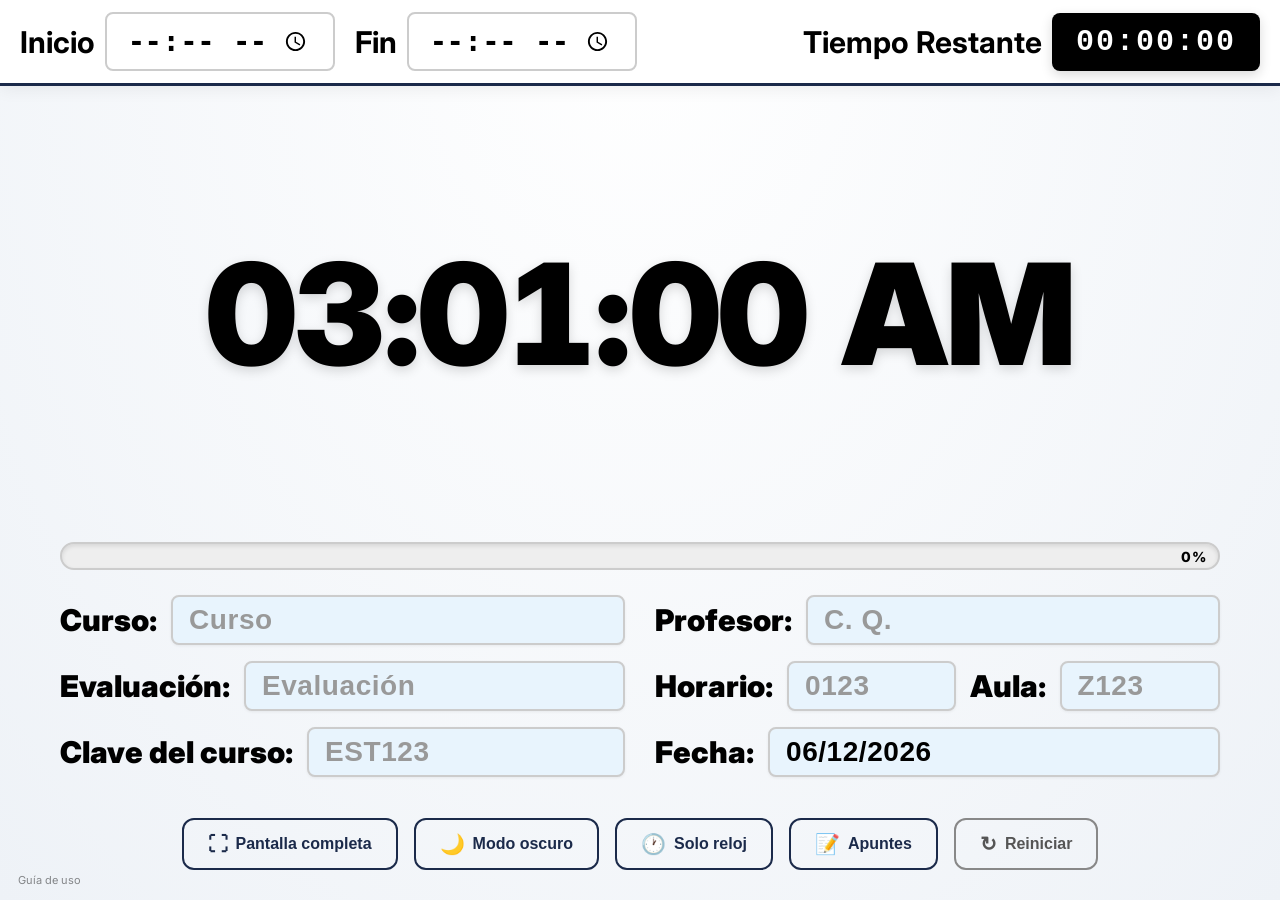
==== commit 6fb7a957: "Nuevo orden de cajas de datos y caja Aula" ====
--- a/index.html
+++ b/index.html
@@ -8,8 +8,8 @@
     <!-- =====================
          SEO BÁSICO
     ===================== -->
-    <title>TIMEPUCP - Temporizador de Exámenes</title>
-    <meta name="description" content="Temporizador para exámenes y evaluaciones universitarias. Reloj en tiempo real, cuenta regresiva, barra de progreso, modo oscuro y pantalla completa. Ideal para aulas PUCP.">
+    <title>TIMEPUCP – Temporizador de exámenes online gratis</title>
+    <meta name="description" content="Temporizador online gratis para exámenes y evaluaciones. Cuenta regresiva, reloj en tiempo real, barra de progreso, modo oscuro y pantalla completa.">
     <meta name="keywords" content="temporizador exámenes, cronómetro evaluaciones, timer universitario, temporizador PUCP, control de tiempo examen, reloj examen online, cuenta regresiva evaluación">
     <meta name="author" content="TIMEPUCP">
     <meta name="robots" content="index, follow">
@@ -21,8 +21,8 @@
     <meta property="og:type" content="website">
     <meta property="og:url" content="https://timepucp.site/">
     <meta property="og:title" content="TIMEPUCP - Temporizador de Exámenes">
-    <meta property="og:description" content="Temporizador gratuito para exámenes y evaluaciones universitarias. Reloj en tiempo real, cuenta regresiva, barra de progreso, modo oscuro y pantalla completa.">
-    <meta property="og:image" content="https://timepucp.site/og-image.png">
+    <meta property="og:description" content="Temporizador gratis para exámenes y evaluaciones. Cuenta regresiva, reloj y pantalla completa.">
+    <meta property="og:image" content="https://timepucp.site/og-image.png?v=2">
     <meta property="og:image:width" content="1200">
     <meta property="og:image:height" content="630">
     <meta property="og:image:alt" content="TIMEPUCP, temporizador para exámenes y evaluaciones">
@@ -35,8 +35,8 @@
     <meta name="twitter:card" content="summary_large_image">
     <meta name="twitter:url" content="https://timepucp.site/">
     <meta name="twitter:title" content="TIMEPUCP - Temporizador de Exámenes">
-    <meta name="twitter:description" content="Temporizador gratuito para exámenes y evaluaciones universitarias. Reloj en tiempo real, cuenta regresiva y barra de progreso.">
-    <meta name="twitter:image" content="https://timepucp.site/og-image.png">
+    <meta name="twitter:description" content="Temporizador gratis para exámenes y evaluaciones. Cuenta regresiva, reloj y pantalla completa.">
+    <meta name="twitter:image" content="https://timepucp.site/og-image.png?v=2">
 
     <!-- =====================
          STRUCTURED DATA (JSON-LD)
@@ -130,29 +130,36 @@
         </div>
 
         <div class="info">
-            <!-- Fila 1 -->
+            <!-- Fila 1: Curso + Profesor -->
             <div class="fila fila-1">
                 <div class="campo">
                     <label for="curso">Curso:</label>
                     <input type="text" placeholder="Curso" id="curso">
                 </div>
 
+                <div class="campo">
+                    <label for="profesor">Profesor:</label>
+                    <input type="text" placeholder="C. Q." id="profesor">
+                </div>
+            </div>
+
+            <!-- Fila 2: Evaluación + Horario y Aula -->
+            <div class="fila fila-2">
                 <div class="campo campo-evaluacion">
                     <label for="evaluacion">Evaluación:</label>
                     <input type="text" placeholder="Evaluación" id="evaluacion">
                 </div>
-            </div>
-
-            <!-- Fila 2 -->
-            <div class="fila fila-2">
-                <div class="campo">
-                    <label for="profesor">Profesor:</label>
-                    <input type="text" placeholder="C. Q." id="profesor">
-                </div>
-
-                <div class="campo campo-horario">
-                    <label for="aula">Horario de práctica:</label>
-                    <input type="text" placeholder="0123" id="aula">
+
+                <div class="campo-doble">
+                    <div class="campo campo-horario">
+                        <label for="aula">Horario:</label>
+                        <input type="text" placeholder="0123" id="aula">
+                    </div>
+
+                    <div class="campo campo-aula">
+                        <label for="aulaSalon">Aula:</label>
+                        <input type="text" placeholder="Z123" id="aulaSalon">
+                    </div>
                 </div>
             </div>
 
--- a/css/styles.css
+++ b/css/styles.css
@@ -1566,3 +1566,19 @@
 @media print {
     .enlace-guia { display: none; }
 }
+
+/* =========================
+   HORARIO + AULA EN LA MISMA FILA (mitad derecha de la fila 2)
+========================= */
+.campo-doble {
+    display: grid;
+    grid-template-columns: minmax(0, 1.2fr) minmax(0, 1fr);
+    gap: 14px;
+    min-width: 0;
+}
+
+@media (max-width: 520px) {
+    .campo-doble {
+        grid-template-columns: 1fr;
+    }
+}
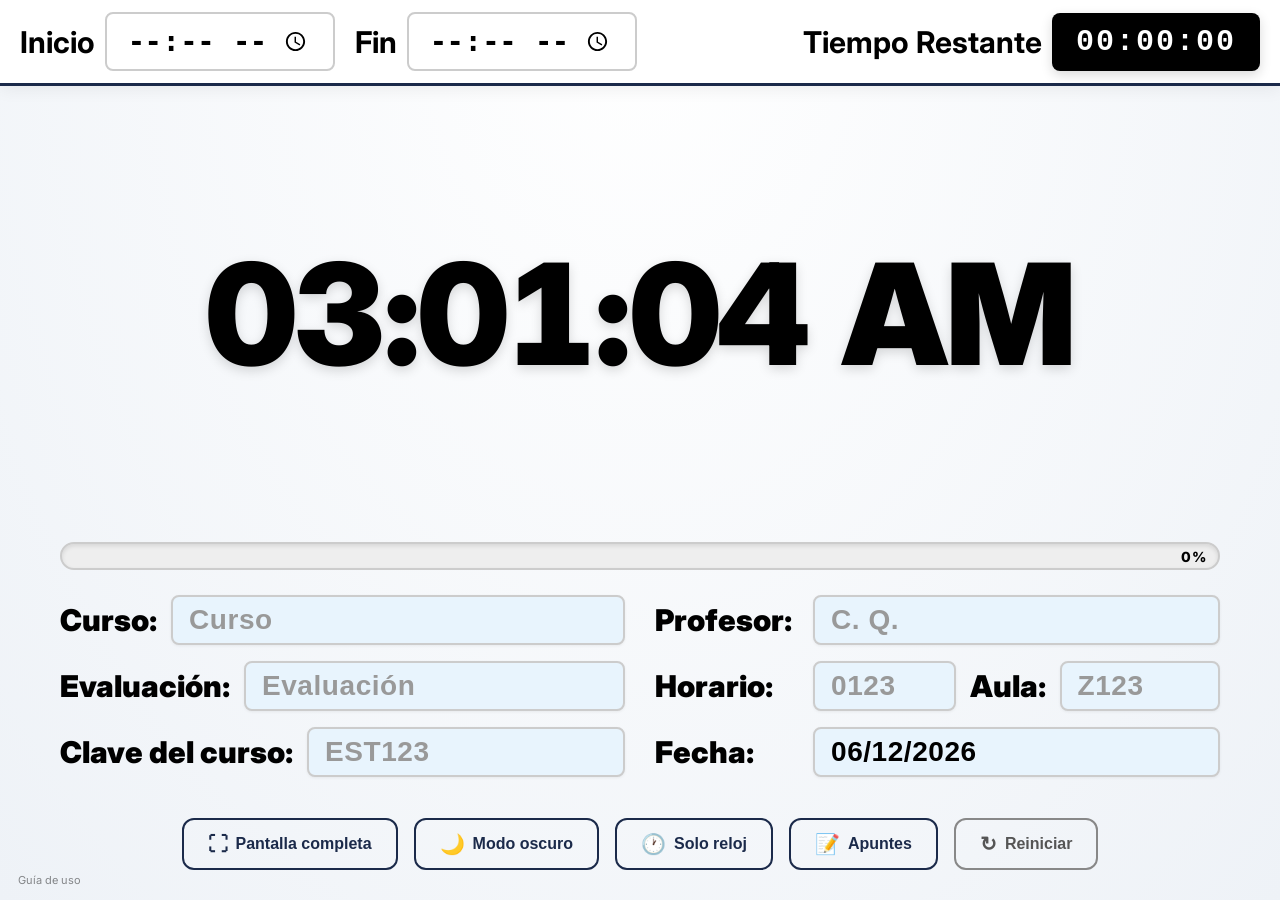
==== commit 268ebb67: "Alinear cajas de la columna derecha" ====
--- a/index.html
+++ b/index.html
@@ -137,7 +137,7 @@
                     <input type="text" placeholder="Curso" id="curso">
                 </div>
 
-                <div class="campo">
+                <div class="campo campo-profesor">
                     <label for="profesor">Profesor:</label>
                     <input type="text" placeholder="C. Q." id="profesor">
                 </div>
--- a/css/styles.css
+++ b/css/styles.css
@@ -1582,3 +1582,11 @@
         grid-template-columns: 1fr;
     }
 }
+
+/* Columna derecha: las cajas de Profesor, Horario y Fecha empiezan en el mismo punto.
+   El ancho de la etiqueta se mide en em, así escala con el tamaño de letra de cada pantalla. */
+.campo-profesor label,
+.campo-horario label,
+.campo-fecha label {
+    min-width: 4.8em;
+}
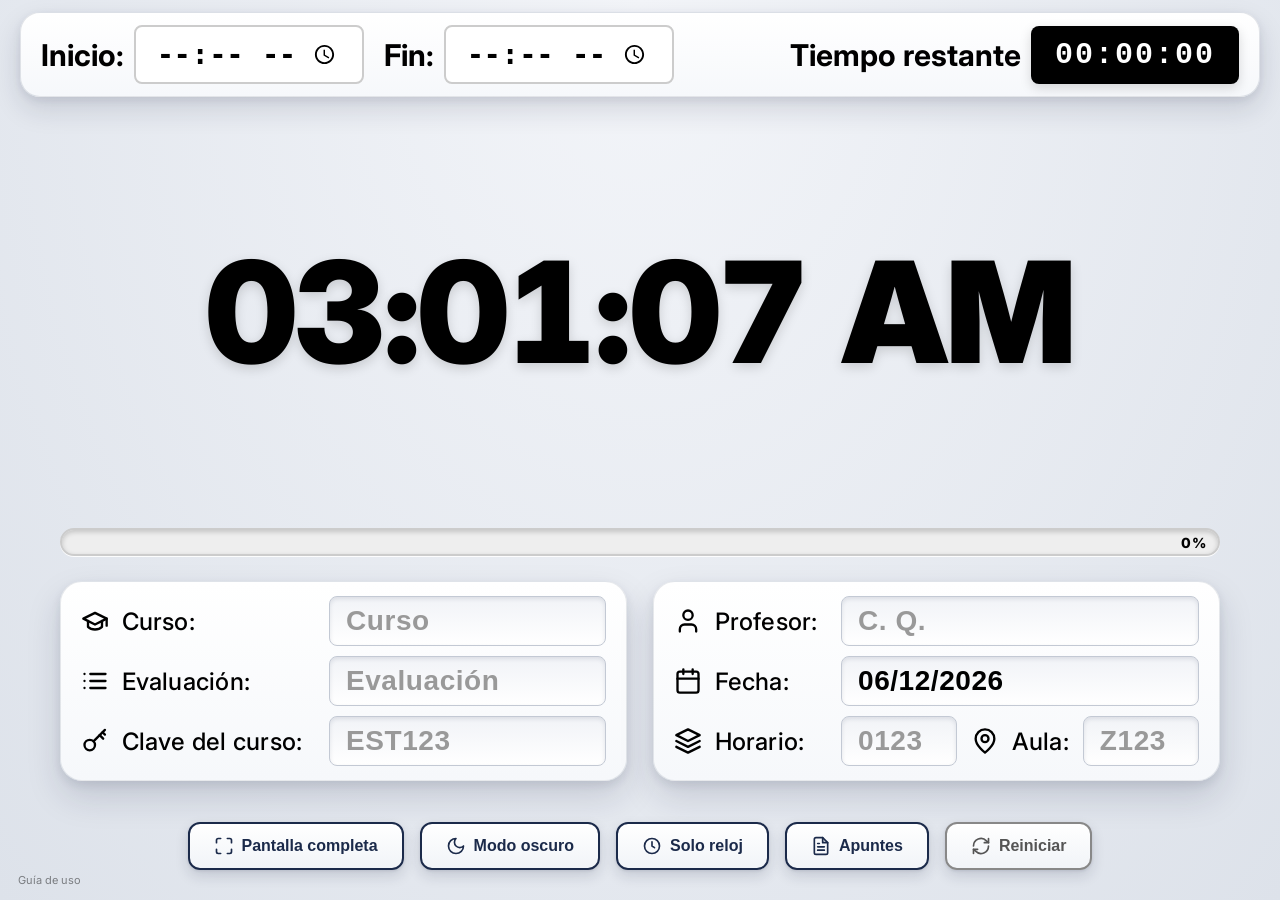
==== commit 3d29c1a5: "Rediseño: tarjetas flotantes con iconos" ====
--- a/index.html
+++ b/index.html
@@ -94,21 +94,21 @@
     <header>
         <div class="config">
             <div class="hora-input">
-                <label for="horaInicio">Inicio</label>
+                <label for="horaInicio">Inicio:</label>
                 <div class="time-wrapper">
                     <input type="time" id="horaInicio" aria-label="Hora de inicio del examen">
                 </div>
             </div>
 
             <div class="hora-input">
-                <label for="horaFin">Fin</label>
+                <label for="horaFin">Fin:</label>
                 <div class="time-wrapper">
                     <input type="time" id="horaFin" aria-label="Hora de fin del examen">
                 </div>
             </div>
 
             <div class="tiempo-restante">
-                <span class="label-restante">Tiempo Restante</span>
+                <span class="label-restante">Tiempo restante</span>
                 <span id="contador" role="timer" aria-live="polite">00:00:00</span>
             </div>
         </div>
@@ -130,52 +130,51 @@
         </div>
 
         <div class="info">
-            <!-- Fila 1: Curso + Profesor -->
-            <div class="fila fila-1">
-                <div class="campo">
-                    <label for="curso">Curso:</label>
-                    <input type="text" placeholder="Curso" id="curso">
-                </div>
-
-                <div class="campo campo-profesor">
-                    <label for="profesor">Profesor:</label>
-                    <input type="text" placeholder="C. Q." id="profesor">
-                </div>
-            </div>
-
-            <!-- Fila 2: Evaluación + Horario y Aula -->
-            <div class="fila fila-2">
-                <div class="campo campo-evaluacion">
-                    <label for="evaluacion">Evaluación:</label>
-                    <input type="text" placeholder="Evaluación" id="evaluacion">
-                </div>
-
-                <div class="campo-doble">
-                    <div class="campo campo-horario">
-                        <label for="aula">Horario:</label>
-                        <input type="text" placeholder="0123" id="aula">
-                    </div>
-
-                    <div class="campo campo-aula">
-                        <label for="aulaSalon">Aula:</label>
-                        <input type="text" placeholder="Z123" id="aulaSalon">
-                    </div>
-                </div>
-            </div>
-
-            <!-- Fila 3: Clave del curso + Fecha -->
-            <div class="fila fila-3">
-                <div class="campo campo-clave">
-                    <label for="claveCurso">Clave del curso:</label>
-                    <input type="text" placeholder="EST123" id="claveCurso">
-                </div>
-
-                <div class="campo campo-fecha">
-                    <label for="fechaTexto">Fecha:</label>
-                    <input type="text" id="fechaTexto" placeholder="dd/mm/yyyy" readonly aria-label="Fecha del examen">
-                    <input type="date" id="fecha" style="position:absolute; opacity:0; pointer-events:none;"
-                        aria-hidden="true">
-                </div>
+            <div class="tarjetas">
+                <!-- Tarjeta izquierda: datos del curso -->
+                <section class="tarjeta tarjeta-izq" aria-label="Datos del curso">
+                    <div class="campo campo-curso">
+                        <label for="curso"><span class="lbl-txt">Curso:</span></label>
+                        <input type="text" placeholder="Curso" id="curso">
+                    </div>
+
+                    <div class="campo campo-evaluacion">
+                        <label for="evaluacion"><span class="lbl-txt">Evaluación:</span></label>
+                        <input type="text" placeholder="Evaluación" id="evaluacion">
+                    </div>
+
+                    <div class="campo campo-clave">
+                        <label for="claveCurso"><span class="lbl-txt">Clave del curso:</span></label>
+                        <input type="text" placeholder="EST123" id="claveCurso">
+                    </div>
+                </section>
+
+                <!-- Tarjeta derecha: profesor, fecha y lugar -->
+                <section class="tarjeta tarjeta-der" aria-label="Datos de la sesión">
+                    <div class="campo campo-profesor">
+                        <label for="profesor"><span class="lbl-txt">Profesor:</span></label>
+                        <input type="text" placeholder="C. Q." id="profesor">
+                    </div>
+
+                    <div class="campo campo-fecha">
+                        <label for="fechaTexto"><span class="lbl-txt">Fecha:</span></label>
+                        <input type="text" id="fechaTexto" placeholder="dd/mm/yyyy" readonly aria-label="Fecha del examen">
+                        <input type="date" id="fecha" style="position:absolute; opacity:0; pointer-events:none;"
+                            aria-hidden="true">
+                    </div>
+
+                    <div class="campo-doble">
+                        <div class="campo campo-horario">
+                            <label for="aula"><span class="lbl-txt">Horario:</span></label>
+                            <input type="text" placeholder="0123" id="aula">
+                        </div>
+
+                        <div class="campo campo-aula">
+                            <label for="aulaSalon"><span class="lbl-txt">Aula:</span></label>
+                            <input type="text" placeholder="Z123" id="aulaSalon">
+                        </div>
+                    </div>
+                </section>
             </div>
 
             <!-- Fila 4: Botones -->
--- a/css/styles.css
+++ b/css/styles.css
@@ -1590,3 +1590,278 @@
 .campo-fecha label {
     min-width: 4.8em;
 }
+
+/* =====================================================================
+   REDISEÑO: TARJETAS FLOTANTES CON ICONOS
+   Capa visual añadida al final: no cambia ids ni funcionamiento.
+   Los tamaños de letra y de cajas siguen los de los bloques responsive
+   de arriba; aquí solo se cambian estructura, sombras, bordes e iconos.
+===================================================================== */
+:root {
+    --ico-curso: url("data:image/svg+xml,%3Csvg xmlns=%22http://www.w3.org/2000/svg%22 viewBox=%220 0 24 24%22 fill=%22none%22 stroke=%22black%22 stroke-width=%222%22 stroke-linecap=%22round%22 stroke-linejoin=%22round%22%3E%3Cpath d=%22M22 10 12 5 2 10l10 5 10-5Z%22/%3E%3Cpath d=%22M6 12v5c3 3 9 3 12 0v-5%22/%3E%3Cpath d=%22M22 10v6%22/%3E%3C/svg%3E");
+    --ico-evaluacion: url("data:image/svg+xml,%3Csvg xmlns=%22http://www.w3.org/2000/svg%22 viewBox=%220 0 24 24%22 fill=%22none%22 stroke=%22black%22 stroke-width=%222%22 stroke-linecap=%22round%22 stroke-linejoin=%22round%22%3E%3Cpath d=%22M8 6h13M8 12h13M8 18h13%22/%3E%3Cpath d=%22M3 6h.01M3 12h.01M3 18h.01%22/%3E%3C/svg%3E");
+    --ico-clave: url("data:image/svg+xml,%3Csvg xmlns=%22http://www.w3.org/2000/svg%22 viewBox=%220 0 24 24%22 fill=%22none%22 stroke=%22black%22 stroke-width=%222%22 stroke-linecap=%22round%22 stroke-linejoin=%22round%22%3E%3Ccircle cx=%227.5%22 cy=%2215.5%22 r=%224.5%22/%3E%3Cpath d=%22m10.7 12.3 9.8-9.8%22/%3E%3Cpath d=%22m16 7 3 3%22/%3E%3Cpath d=%22m18.5 4.5 2 2%22/%3E%3C/svg%3E");
+    --ico-profesor: url("data:image/svg+xml,%3Csvg xmlns=%22http://www.w3.org/2000/svg%22 viewBox=%220 0 24 24%22 fill=%22none%22 stroke=%22black%22 stroke-width=%222%22 stroke-linecap=%22round%22 stroke-linejoin=%22round%22%3E%3Cpath d=%22M19 21v-2a4 4 0 0 0-4-4H9a4 4 0 0 0-4 4v2%22/%3E%3Ccircle cx=%2212%22 cy=%227%22 r=%224%22/%3E%3C/svg%3E");
+    --ico-fecha: url("data:image/svg+xml,%3Csvg xmlns=%22http://www.w3.org/2000/svg%22 viewBox=%220 0 24 24%22 fill=%22none%22 stroke=%22black%22 stroke-width=%222%22 stroke-linecap=%22round%22 stroke-linejoin=%22round%22%3E%3Crect x=%223%22 y=%224%22 width=%2218%22 height=%2218%22 rx=%222%22/%3E%3Cpath d=%22M16 2v4M8 2v4M3 10h18%22/%3E%3C/svg%3E");
+    --ico-horario: url("data:image/svg+xml,%3Csvg xmlns=%22http://www.w3.org/2000/svg%22 viewBox=%220 0 24 24%22 fill=%22none%22 stroke=%22black%22 stroke-width=%222%22 stroke-linecap=%22round%22 stroke-linejoin=%22round%22%3E%3Cpath d=%22m12 2 10 5-10 5L2 7l10-5Z%22/%3E%3Cpath d=%22m2 17 10 5 10-5%22/%3E%3Cpath d=%22m2 12 10 5 10-5%22/%3E%3C/svg%3E");
+    --ico-aula: url("data:image/svg+xml,%3Csvg xmlns=%22http://www.w3.org/2000/svg%22 viewBox=%220 0 24 24%22 fill=%22none%22 stroke=%22black%22 stroke-width=%222%22 stroke-linecap=%22round%22 stroke-linejoin=%22round%22%3E%3Cpath d=%22M20 10c0 6-8 12-8 12s-8-6-8-12a8 8 0 0 1 16 0Z%22/%3E%3Ccircle cx=%2212%22 cy=%2210%22 r=%223%22/%3E%3C/svg%3E");
+    --ico-full: url("data:image/svg+xml,%3Csvg xmlns=%22http://www.w3.org/2000/svg%22 viewBox=%220 0 24 24%22 fill=%22none%22 stroke=%22black%22 stroke-width=%222%22 stroke-linecap=%22round%22 stroke-linejoin=%22round%22%3E%3Cpath d=%22M8 3H5a2 2 0 0 0-2 2v3M21 8V5a2 2 0 0 0-2-2h-3M16 21h3a2 2 0 0 0 2-2v-3M3 16v3a2 2 0 0 0 2 2h3%22/%3E%3C/svg%3E");
+    --ico-fullsalir: url("data:image/svg+xml,%3Csvg xmlns=%22http://www.w3.org/2000/svg%22 viewBox=%220 0 24 24%22 fill=%22none%22 stroke=%22black%22 stroke-width=%222%22 stroke-linecap=%22round%22 stroke-linejoin=%22round%22%3E%3Cpath d=%22M8 3v3a2 2 0 0 1-2 2H3M21 8h-3a2 2 0 0 1-2-2V3M16 21v-3a2 2 0 0 1 2-2h3M3 16h3a2 2 0 0 1 2 2v3%22/%3E%3C/svg%3E");
+    --ico-luna: url("data:image/svg+xml,%3Csvg xmlns=%22http://www.w3.org/2000/svg%22 viewBox=%220 0 24 24%22 fill=%22none%22 stroke=%22black%22 stroke-width=%222%22 stroke-linecap=%22round%22 stroke-linejoin=%22round%22%3E%3Cpath d=%22M12 3a6 6 0 0 0 9 9 9 9 0 1 1-9-9Z%22/%3E%3C/svg%3E");
+    --ico-sol: url("data:image/svg+xml,%3Csvg xmlns=%22http://www.w3.org/2000/svg%22 viewBox=%220 0 24 24%22 fill=%22none%22 stroke=%22black%22 stroke-width=%222%22 stroke-linecap=%22round%22 stroke-linejoin=%22round%22%3E%3Ccircle cx=%2212%22 cy=%2212%22 r=%224%22/%3E%3Cpath d=%22M12 2v2M12 20v2M4.93 4.93l1.41 1.41M17.66 17.66l1.41 1.41M2 12h2M20 12h2M4.93 19.07l1.41-1.41M17.66 6.34l1.41-1.41%22/%3E%3C/svg%3E");
+    --ico-reloj: url("data:image/svg+xml,%3Csvg xmlns=%22http://www.w3.org/2000/svg%22 viewBox=%220 0 24 24%22 fill=%22none%22 stroke=%22black%22 stroke-width=%222%22 stroke-linecap=%22round%22 stroke-linejoin=%22round%22%3E%3Ccircle cx=%2212%22 cy=%2212%22 r=%229%22/%3E%3Cpath d=%22M12 7v5l3 2%22/%3E%3C/svg%3E");
+    --ico-apuntes: url("data:image/svg+xml,%3Csvg xmlns=%22http://www.w3.org/2000/svg%22 viewBox=%220 0 24 24%22 fill=%22none%22 stroke=%22black%22 stroke-width=%222%22 stroke-linecap=%22round%22 stroke-linejoin=%22round%22%3E%3Cpath d=%22M14 2H6a2 2 0 0 0-2 2v16a2 2 0 0 0 2 2h12a2 2 0 0 0 2-2V8Z%22/%3E%3Cpath d=%22M14 2v6h6M8 13h8M8 17h8M8 9h2%22/%3E%3C/svg%3E");
+    --ico-reiniciar: url("data:image/svg+xml,%3Csvg xmlns=%22http://www.w3.org/2000/svg%22 viewBox=%220 0 24 24%22 fill=%22none%22 stroke=%22black%22 stroke-width=%222%22 stroke-linecap=%22round%22 stroke-linejoin=%22round%22%3E%3Cpath d=%22M3 12a9 9 0 0 1 15.5-6.2L21 8%22/%3E%3Cpath d=%22M21 3v5h-5%22/%3E%3Cpath d=%22M21 12a9 9 0 0 1-15.5 6.2L3 16%22/%3E%3Cpath d=%22M8 16H3v5%22/%3E%3C/svg%3E");
+}
+
+/* ---- Fondo con un poco más de contraste para que las tarjetas floten ---- */
+body:not(.dark) {
+    background: radial-gradient(ellipse at top, #f3f5f9 0%, #dde2ea 100%);
+}
+
+/* ---- Encabezado como tarjeta flotante ---- */
+header {
+    width: calc(100% - 40px);
+    max-width: 1880px;
+    margin: 12px auto 0;
+    border-radius: 20px;
+    border-bottom: 0;
+}
+
+body:not(.dark) header {
+    border: 1px solid rgba(27, 42, 74, 0.12);
+    background: linear-gradient(180deg, #ffffff 0%, #f6f8fb 100%);
+    box-shadow:
+        0 12px 28px rgba(20, 30, 60, 0.14),
+        0 3px 8px rgba(20, 30, 60, 0.08),
+        inset 0 1px 0 rgba(255, 255, 255, 0.95);
+}
+
+body.dark header {
+    border: 3px solid #FFFF00;
+    border-radius: 20px;
+}
+
+@media (max-width: 900px) {
+    header {
+        width: calc(100% - 24px);
+        margin-top: 8px;
+        border-radius: 16px;
+    }
+}
+
+/* ---- Barra de progreso con un poco de relieve ---- */
+body:not(.dark) .barra-container {
+    box-shadow:
+        inset 0 2px 5px rgba(0, 0, 0, 0.18),
+        0 1px 0 rgba(255, 255, 255, 0.9);
+}
+
+/* ---- Tarjetas de datos ---- */
+.tarjetas {
+    display: grid;
+    grid-template-columns: 1fr 1fr;
+    gap: 26px;
+    width: 100%;
+}
+
+.tarjeta {
+    display: grid;
+    align-content: center;
+    gap: 10px;
+    padding: 14px 20px;
+    border-radius: 22px;
+    min-width: 0;
+}
+
+body:not(.dark) .tarjeta {
+    background: linear-gradient(180deg, #ffffff 0%, #f6f8fb 100%);
+    border: 1px solid rgba(27, 42, 74, 0.10);
+    box-shadow:
+        0 16px 34px rgba(20, 30, 60, 0.15),
+        0 4px 10px rgba(20, 30, 60, 0.09),
+        inset 0 1px 0 rgba(255, 255, 255, 0.95);
+}
+
+body.dark .tarjeta {
+    background: #000000;
+    border: 3px solid #FFFF00;
+    box-shadow: none;
+}
+
+@media (max-width: 900px) {
+    .tarjetas {
+        grid-template-columns: 1fr;
+        gap: 16px;
+    }
+}
+
+/* ---- Cajas de texto dentro de las tarjetas ---- */
+body:not(.dark) .tarjeta .campo input {
+    background: linear-gradient(180deg, #f1f3f7 0%, #ffffff 100%);
+    border: 1.5px solid #c3c9d4;
+    box-shadow: inset 0 2px 4px rgba(20, 30, 60, 0.10);
+}
+
+body:not(.dark) .tarjeta .campo input:focus {
+    border-color: var(--color-primary);
+    box-shadow:
+        inset 0 2px 4px rgba(20, 30, 60, 0.08),
+        0 0 0 4px rgba(27, 42, 74, 0.15);
+}
+
+body.dark .tarjeta .campo input {
+    background: #000000;
+    color: #FFFF00;
+    border: 2px solid #555555;
+    box-shadow: none;
+}
+
+/* ---- Etiquetas con icono ---- */
+.tarjeta .campo label {
+    display: inline-flex;
+    align-items: center;
+    gap: 0.4em;
+    font-weight: 500;
+}
+
+.tarjeta .campo label .lbl-txt {
+    font-size: 0.8em;
+    font-weight: 500;
+    letter-spacing: 0.01em;
+}
+
+.tarjeta .campo label::before {
+    content: "";
+    flex: none;
+    width: 0.95em;
+    height: 0.95em;
+    background-color: currentColor;
+    -webkit-mask: var(--ico) center / contain no-repeat;
+    mask: var(--ico) center / contain no-repeat;
+}
+
+.campo-curso      { --ico: var(--ico-curso); }
+.campo-evaluacion { --ico: var(--ico-evaluacion); }
+.campo-clave      { --ico: var(--ico-clave); }
+.campo-profesor   { --ico: var(--ico-profesor); }
+.campo-fecha      { --ico: var(--ico-fecha); }
+.campo-horario    { --ico: var(--ico-horario); }
+.campo-aula       { --ico: var(--ico-aula); }
+
+/* Las cajas de cada columna empiezan en el mismo punto.
+   El ancho de la etiqueta se mide en em, así escala con cada tamaño de pantalla. */
+.tarjeta-izq .campo label { min-width: var(--ancho-etiqueta, 7.8em); }
+.tarjeta-der .campo label { min-width: var(--ancho-etiqueta-der, 5.1em); }
+
+/* Mismo grosor visual para el valor escrito */
+.tarjeta .campo input { font-weight: 800; }
+
+/* ---- Botones: icono de línea, fondo con relieve ---- */
+.btn-action .icon {
+    position: relative;
+    display: inline-block;
+    width: 1em;
+    height: 1em;
+    flex: none;
+    overflow: hidden;
+    white-space: nowrap;
+    text-indent: 200%;
+    line-height: 0;
+}
+
+.btn-action .icon::before {
+    content: "";
+    position: absolute;
+    inset: 0;
+    background-color: currentColor;
+    -webkit-mask: var(--ico) center / contain no-repeat;
+    mask: var(--ico) center / contain no-repeat;
+    text-indent: 0;
+}
+
+#btnFullscreen .icon::before { --ico: var(--ico-full); }
+:fullscreen #btnFullscreen .icon::before,
+:-webkit-full-screen #btnFullscreen .icon::before { --ico: var(--ico-fullsalir); }
+#btnDarkMode .icon::before   { --ico: var(--ico-luna); }
+body.dark #btnDarkMode .icon::before { --ico: var(--ico-sol); }
+#btnSoloReloj .icon::before  { --ico: var(--ico-reloj); }
+#btnApuntes .icon::before    { --ico: var(--ico-apuntes); }
+#btnReset .icon::before      { --ico: var(--ico-reiniciar); }
+
+body:not(.dark) .btn-action:not(:hover) {
+    background: linear-gradient(180deg, #ffffff 0%, #f1f4f8 100%);
+    box-shadow:
+        0 6px 14px rgba(20, 30, 60, 0.14),
+        0 1px 3px rgba(20, 30, 60, 0.10),
+        inset 0 1px 0 rgba(255, 255, 255, 0.95);
+}
+
+/* ---- Horario + Aula: las dos cajas reparten el espacio por igual ---- */
+.tarjeta-der .campo-doble {
+    grid-template-columns: auto minmax(0, 1fr) auto minmax(0, 1fr);
+    column-gap: 14px;
+    align-items: center;
+}
+
+.tarjeta-der .campo-doble .campo {
+    display: contents;
+}
+
+.tarjeta-der .campo-doble .campo-aula label {
+    min-width: 0;
+}
+
+@media (max-width: 520px) {
+    .tarjeta-der .campo-doble {
+        grid-template-columns: auto minmax(0, 1fr);
+        row-gap: 10px;
+    }
+}
+
+/* ---- Pantallas angostas: Horario y Aula en dos líneas para que no queden diminutas ---- */
+@media (max-width: 1100px) {
+    .tarjeta-der .campo-doble {
+        grid-template-columns: auto minmax(0, 1fr);
+        row-gap: 10px;
+    }
+}
+
+/* ---- Pantallas bajas (zoom alto o proyector pequeño): tarjetas más compactas ---- */
+@media (max-height: 640px) {
+    header {
+        margin-top: 6px;
+    }
+
+    .tarjeta {
+        padding: 8px 16px;
+        gap: 6px;
+    }
+
+    .tarjetas {
+        gap: 18px;
+    }
+}
+
+/* ---- Pantalla angosta Y baja (p. ej. laptop de 1366x768 con zoom 150%):
+   no hay alto para una fila extra, así que en Horario y Aula se deja solo el icono
+   (el texto sigue disponible para lectores de pantalla). ---- */
+@media (max-width: 1100px) and (max-height: 640px) {
+    .tarjeta-der .campo-doble {
+        grid-template-columns: auto minmax(0, 1fr) auto minmax(0, 1fr);
+        row-gap: 0;
+    }
+
+    .tarjeta-der .campo-doble .lbl-txt {
+        position: absolute;
+        width: 1px;
+        height: 1px;
+        overflow: hidden;
+        clip: rect(0 0 0 0);
+        white-space: nowrap;
+    }
+
+    .tarjeta-der .campo-doble .campo-horario label {
+        min-width: 0;
+    }
+}
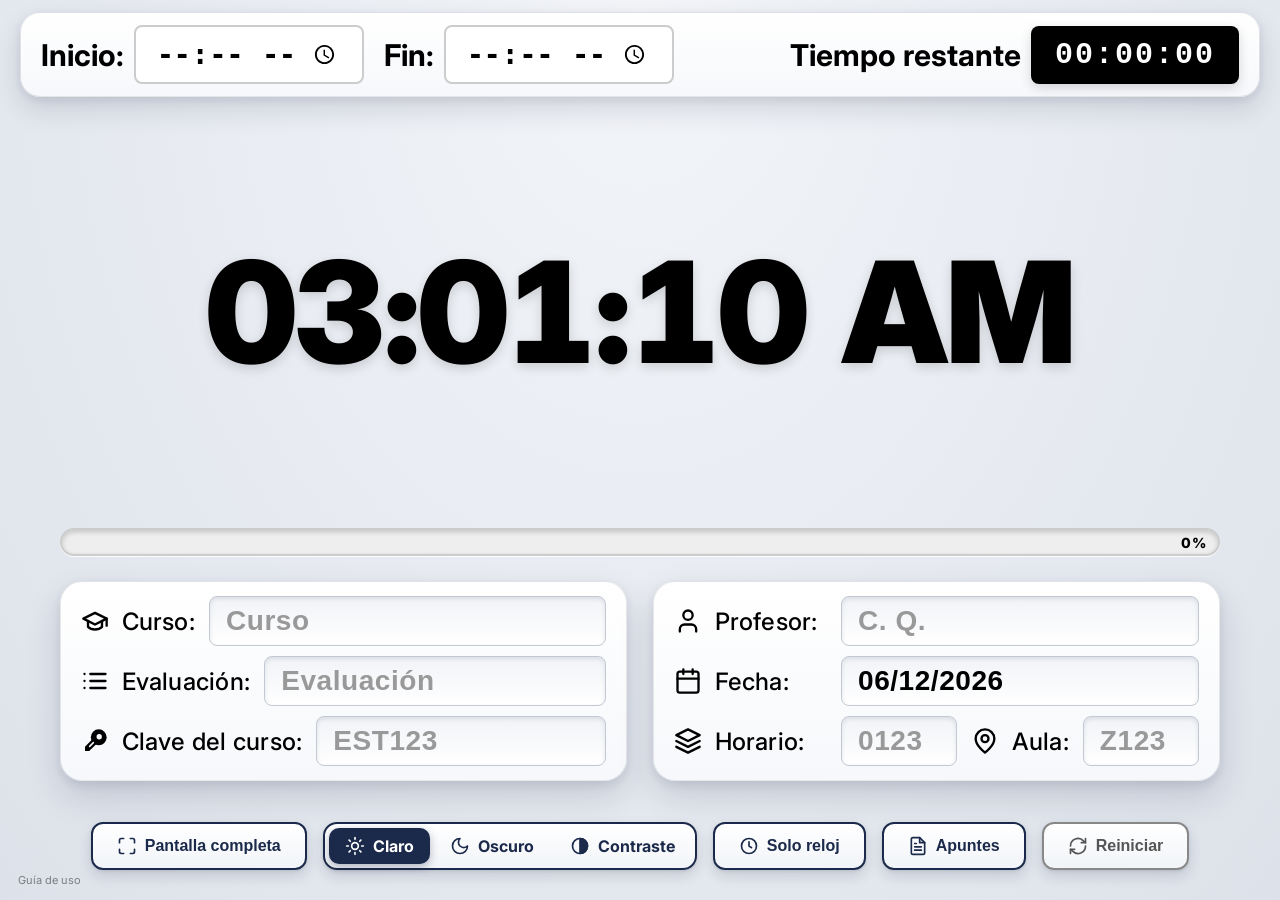
==== commit ce99fdbc: "Tres modos de color: claro, oscuro (nueva paleta) y contraste" ====
--- a/index.html
+++ b/index.html
@@ -184,10 +184,20 @@
                         <span class="icon">⛶</span>
                         <span class="text">Pantalla completa</span>
                     </button>
-                    <button id="btnDarkMode" class="btn-action" aria-label="Cambiar a modo oscuro">
-                        <span class="icon">🌙</span>
-                        <span class="text">Modo oscuro</span>
-                    </button>
+                    <div id="selectorModo" class="selector-modo" role="radiogroup" aria-label="Modo de color">
+                        <button type="button" class="seg activo" data-modo="claro" role="radio" aria-checked="true">
+                            <span class="icon"></span>
+                            <span class="text">Claro</span>
+                        </button>
+                        <button type="button" class="seg" data-modo="oscuro" role="radio" aria-checked="false">
+                            <span class="icon"></span>
+                            <span class="text">Oscuro</span>
+                        </button>
+                        <button type="button" class="seg" data-modo="contraste" role="radio" aria-checked="false" aria-label="Modo contraste">
+                            <span class="icon"></span>
+                            <span class="text">Contraste</span>
+                        </button>
+                    </div>
                     <button id="btnSoloReloj" class="btn-action" aria-label="Modo solo reloj">
                         <span class="icon">🕐</span>
                         <span class="text">Solo reloj</span>
--- a/css/styles.css
+++ b/css/styles.css
@@ -1600,7 +1600,7 @@
 :root {
     --ico-curso: url("data:image/svg+xml,%3Csvg xmlns=%22http://www.w3.org/2000/svg%22 viewBox=%220 0 24 24%22 fill=%22none%22 stroke=%22black%22 stroke-width=%222%22 stroke-linecap=%22round%22 stroke-linejoin=%22round%22%3E%3Cpath d=%22M22 10 12 5 2 10l10 5 10-5Z%22/%3E%3Cpath d=%22M6 12v5c3 3 9 3 12 0v-5%22/%3E%3Cpath d=%22M22 10v6%22/%3E%3C/svg%3E");
     --ico-evaluacion: url("data:image/svg+xml,%3Csvg xmlns=%22http://www.w3.org/2000/svg%22 viewBox=%220 0 24 24%22 fill=%22none%22 stroke=%22black%22 stroke-width=%222%22 stroke-linecap=%22round%22 stroke-linejoin=%22round%22%3E%3Cpath d=%22M8 6h13M8 12h13M8 18h13%22/%3E%3Cpath d=%22M3 6h.01M3 12h.01M3 18h.01%22/%3E%3C/svg%3E");
-    --ico-clave: url("data:image/svg+xml,%3Csvg xmlns=%22http://www.w3.org/2000/svg%22 viewBox=%220 0 24 24%22 fill=%22none%22 stroke=%22black%22 stroke-width=%222%22 stroke-linecap=%22round%22 stroke-linejoin=%22round%22%3E%3Ccircle cx=%227.5%22 cy=%2215.5%22 r=%224.5%22/%3E%3Cpath d=%22m10.7 12.3 9.8-9.8%22/%3E%3Cpath d=%22m16 7 3 3%22/%3E%3Cpath d=%22m18.5 4.5 2 2%22/%3E%3C/svg%3E");
+    --ico-clave: url("data:image/svg+xml,%3Csvg xmlns=%22http://www.w3.org/2000/svg%22 viewBox=%220 0 24 24%22%3E%3Cdefs%3E%3Cmask id=%22k%22%3E%3Crect width=%2224%22 height=%2224%22 fill=%22white%22/%3E%3Ccircle cx=%2215.6%22 cy=%228.4%22 r=%222.3%22 fill=%22black%22/%3E%3Cpath d=%22M10.6 13.4 7.4 16.6%22 stroke=%22black%22 stroke-width=%221.3%22 stroke-linecap=%22round%22/%3E%3C/mask%3E%3C/defs%3E%3Cg mask=%22url(%23k)%22%3E%3Ccircle cx=%2215.2%22 cy=%228.8%22 r=%226.8%22/%3E%3Cpath d=%22M12 12 5.2 18.8%22 stroke=%22black%22 stroke-width=%225.2%22 stroke-linecap=%22round%22/%3E%3C/g%3E%3C/svg%3E");
     --ico-profesor: url("data:image/svg+xml,%3Csvg xmlns=%22http://www.w3.org/2000/svg%22 viewBox=%220 0 24 24%22 fill=%22none%22 stroke=%22black%22 stroke-width=%222%22 stroke-linecap=%22round%22 stroke-linejoin=%22round%22%3E%3Cpath d=%22M19 21v-2a4 4 0 0 0-4-4H9a4 4 0 0 0-4 4v2%22/%3E%3Ccircle cx=%2212%22 cy=%227%22 r=%224%22/%3E%3C/svg%3E");
     --ico-fecha: url("data:image/svg+xml,%3Csvg xmlns=%22http://www.w3.org/2000/svg%22 viewBox=%220 0 24 24%22 fill=%22none%22 stroke=%22black%22 stroke-width=%222%22 stroke-linecap=%22round%22 stroke-linejoin=%22round%22%3E%3Crect x=%223%22 y=%224%22 width=%2218%22 height=%2218%22 rx=%222%22/%3E%3Cpath d=%22M16 2v4M8 2v4M3 10h18%22/%3E%3C/svg%3E");
     --ico-horario: url("data:image/svg+xml,%3Csvg xmlns=%22http://www.w3.org/2000/svg%22 viewBox=%220 0 24 24%22 fill=%22none%22 stroke=%22black%22 stroke-width=%222%22 stroke-linecap=%22round%22 stroke-linejoin=%22round%22%3E%3Cpath d=%22m12 2 10 5-10 5L2 7l10-5Z%22/%3E%3Cpath d=%22m2 17 10 5 10-5%22/%3E%3Cpath d=%22m2 12 10 5 10-5%22/%3E%3C/svg%3E");
@@ -1749,9 +1749,10 @@
 .campo-horario    { --ico: var(--ico-horario); }
 .campo-aula       { --ico: var(--ico-aula); }
 
-/* Las cajas de cada columna empiezan en el mismo punto.
-   El ancho de la etiqueta se mide en em, así escala con cada tamaño de pantalla. */
-.tarjeta-izq .campo label { min-width: var(--ancho-etiqueta, 7.8em); }
+/* Tarjeta izquierda: cada caja empieza justo donde termina su etiqueta.
+   Tarjeta derecha: las cajas se alinean en el mismo punto (ancho de etiqueta en em,
+   así escala con cada tamaño de pantalla). */
+.tarjeta-izq .campo label { min-width: 0; }
 .tarjeta-der .campo label { min-width: var(--ancho-etiqueta-der, 5.1em); }
 
 /* Mismo grosor visual para el valor escrito */
@@ -1783,8 +1784,6 @@
 #btnFullscreen .icon::before { --ico: var(--ico-full); }
 :fullscreen #btnFullscreen .icon::before,
 :-webkit-full-screen #btnFullscreen .icon::before { --ico: var(--ico-fullsalir); }
-#btnDarkMode .icon::before   { --ico: var(--ico-luna); }
-body.dark #btnDarkMode .icon::before { --ico: var(--ico-sol); }
 #btnSoloReloj .icon::before  { --ico: var(--ico-reloj); }
 #btnApuntes .icon::before    { --ico: var(--ico-apuntes); }
 #btnReset .icon::before      { --ico: var(--ico-reiniciar); }
@@ -1865,3 +1864,325 @@
         min-width: 0;
     }
 }
+
+
+/* =====================================================================
+   SELECTOR DE MODO DE COLOR: Claro / Oscuro / Contraste
+   Reemplaza al botón único de modo oscuro. Mismo alto y tamaño de letra
+   que los demás botones de la barra inferior.
+   Clases del <body>:  (ninguna) = claro · dark noche = oscuro · dark = contraste
+===================================================================== */
+:root {
+    --ico-contraste: url("data:image/svg+xml,%3Csvg xmlns=%22http://www.w3.org/2000/svg%22 viewBox=%220 0 24 24%22 fill=%22none%22 stroke=%22black%22 stroke-width=%222%22 stroke-linecap=%22round%22 stroke-linejoin=%22round%22%3E%3Ccircle cx=%2212%22 cy=%2212%22 r=%229%22/%3E%3Cpath d=%22M12 3a9 9 0 0 1 0 18Z%22 fill=%22black%22/%3E%3C/svg%3E");
+}
+
+.selector-modo {
+    display: flex;
+    align-items: stretch;
+    gap: 4px;
+    padding: 4px;
+    border-radius: 14px;
+    border: 2px solid var(--color-primary);
+}
+
+.selector-modo .seg {
+    display: flex;
+    align-items: center;
+    gap: 8px;
+    flex: none;
+    font-family: inherit;
+    font-size: 16px;
+    font-weight: 700;
+    padding: 6px 16px;
+    border: 0;
+    border-radius: 10px;
+    background: transparent;
+    color: var(--color-primary);
+    cursor: pointer;
+    transition: background var(--transition-speed), color var(--transition-speed), box-shadow var(--transition-speed);
+}
+
+.selector-modo .seg .icon {
+    position: relative;
+    display: inline-block;
+    width: 20px;
+    height: 20px;
+    flex: none;
+}
+
+.selector-modo .seg .icon::before {
+    content: "";
+    position: absolute;
+    inset: 0;
+    background-color: currentColor;
+    -webkit-mask: var(--ico) center / contain no-repeat;
+    mask: var(--ico) center / contain no-repeat;
+}
+
+.seg[data-modo="claro"] .icon::before     { --ico: var(--ico-sol); }
+.seg[data-modo="oscuro"] .icon::before    { --ico: var(--ico-luna); }
+.seg[data-modo="contraste"] .icon::before { --ico: var(--ico-contraste); }
+
+/* Claro */
+body:not(.dark) .selector-modo {
+    background: linear-gradient(180deg, #ffffff 0%, #f1f4f8 100%);
+    box-shadow:
+        0 6px 14px rgba(20, 30, 60, 0.14),
+        0 1px 3px rgba(20, 30, 60, 0.10),
+        inset 0 1px 0 rgba(255, 255, 255, 0.95);
+}
+
+body:not(.dark) .selector-modo .seg:not(.activo):hover {
+    background: rgba(27, 42, 74, 0.08);
+}
+
+body:not(.dark) .selector-modo .seg.activo {
+    background: var(--color-primary);
+    color: #ffffff;
+    box-shadow: 0 3px 8px rgba(20, 30, 60, 0.30);
+}
+
+/* Contraste (negro puro + amarillo intenso) */
+body.dark .selector-modo {
+    background: #000000;
+    border: 2px solid #FFFF00;
+}
+
+body.dark .selector-modo .seg {
+    color: #FFFF00;
+    font-weight: 900;
+}
+
+body.dark .selector-modo .seg:not(.activo):hover {
+    background: rgba(255, 255, 0, 0.2);
+}
+
+body.dark .selector-modo .seg.activo {
+    background: #FFFF00;
+    color: #000000;
+}
+
+@media (min-width: 1600px) {
+    .selector-modo .seg { font-size: 20px; padding: 10px 20px; }
+}
+
+@media (min-width: 2400px) {
+    .selector-modo .seg { font-size: 24px; padding: 14px 28px; }
+}
+
+@media (max-width: 768px) {
+    .selector-modo { flex: 1 1 100%; }
+    .selector-modo .seg { flex: 1; justify-content: center; padding: 8px 10px; font-size: 16px; }
+}
+
+/* =====================================================================
+   MODO OSCURO (nuevo): azul noche + amarillo suave
+   body.dark.noche se apoya en las reglas de body.dark y solo cambia colores.
+   Paleta: fondo #0B121C · superficie #182330 · caja #101923
+           acento #FDE047 · texto #E2E8F0 · borde #526478
+===================================================================== */
+body.dark.noche {
+    background: #0B121C;
+    color: #E2E8F0;
+}
+
+body.dark.noche header {
+    background: #182330;
+    border: 1px solid #526478;
+    box-shadow: 0 12px 28px rgba(0, 0, 0, 0.45), inset 0 1px 0 rgba(255, 255, 255, 0.05);
+}
+
+body.dark.noche .tarjeta {
+    background: #101923;
+    border: 1px solid #526478;
+    box-shadow: 0 16px 34px rgba(0, 0, 0, 0.5), inset 0 1px 0 rgba(255, 255, 255, 0.05);
+}
+
+body.dark.noche input,
+body.dark.noche input[type="time"],
+body.dark.noche .tarjeta .campo input {
+    background: #101923;
+    color: #E2E8F0;
+    border: 2px solid #526478;
+    box-shadow: inset 0 2px 4px rgba(0, 0, 0, 0.35);
+}
+
+body.dark.noche header input,
+body.dark.noche header input[type="time"] {
+    font-weight: 700;
+}
+
+body.dark.noche .tarjeta .campo input {
+    font-weight: 700;
+}
+
+body.dark.noche input:focus,
+body.dark.noche .tarjeta .campo input:focus {
+    border-color: #FDE047;
+    box-shadow: 0 0 0 3px rgba(253, 224, 71, 0.25);
+}
+
+body.dark.noche input::placeholder {
+    color: rgba(226, 232, 240, 0.35);
+}
+
+body.dark.noche .hora-input label,
+body.dark.noche .label-restante,
+body.dark.noche .campo label {
+    color: #E2E8F0;
+    font-weight: 500;
+}
+
+body.dark.noche .campo label::before {
+    background-color: #FDE047;
+}
+
+body.dark.noche #horaActual {
+    color: #FDE047;
+    text-shadow: none;
+}
+
+body.dark.noche #contador,
+body.dark.noche #contadorSolo {
+    background: #FDE047;
+    color: #0B121C;
+    border: 0;
+    box-shadow: 0 6px 18px rgba(0, 0, 0, 0.4);
+    font-weight: 800;
+}
+
+body.dark.noche .barra-container {
+    background: #182330;
+    border: 2px solid #526478;
+    box-shadow: inset 0 2px 5px rgba(0, 0, 0, 0.45);
+}
+
+body.dark.noche .barra-progreso.fase-verde,
+body.dark.noche .barra-progreso.fase-amarillo {
+    background: #FDE047;
+}
+
+body.dark.noche .barra-progreso.fase-naranja {
+    background: #FB923C;
+}
+
+body.dark.noche .barra-progreso.fase-rojo {
+    background: #F87171;
+}
+
+body.dark.noche .barra-porcentaje {
+    color: #E2E8F0;
+    font-weight: 700;
+}
+
+body.dark.noche .btn-action,
+body.dark.noche .btn-secondary {
+    background: #182330;
+    color: #E2E8F0;
+    border: 1.5px solid #526478;
+    font-weight: 600;
+    box-shadow: 0 6px 14px rgba(0, 0, 0, 0.35);
+}
+
+body.dark.noche .btn-action .icon {
+    color: #FDE047;
+}
+
+body.dark.noche .btn-action:hover,
+body.dark.noche .btn-secondary:hover {
+    background: #1F2D3D;
+    color: #E2E8F0;
+    border-color: #FDE047;
+}
+
+/* Selector de modo en Oscuro */
+body.dark.noche .selector-modo {
+    background: #182330;
+    border: 1.5px solid #526478;
+    box-shadow: 0 6px 14px rgba(0, 0, 0, 0.35);
+}
+
+body.dark.noche .selector-modo .seg {
+    color: rgba(226, 232, 240, 0.7);
+    font-weight: 600;
+}
+
+body.dark.noche .selector-modo .seg:not(.activo):hover {
+    background: rgba(226, 232, 240, 0.08);
+    color: #E2E8F0;
+}
+
+body.dark.noche .selector-modo .seg.activo {
+    background: rgba(253, 224, 71, 0.14);
+    color: #FDE047;
+    box-shadow: inset 0 0 0 1px rgba(253, 224, 71, 0.55);
+}
+
+/* Ventanas y paneles en Oscuro */
+body.dark.noche .modal-fin-contenido {
+    background: #182330;
+    border: 1px solid #526478;
+    box-shadow: 0 24px 80px rgba(0, 0, 0, 0.6);
+}
+
+body.dark.noche .modal-fin-titulo {
+    color: #FDE047;
+}
+
+body.dark.noche .modal-fin-mensaje {
+    color: #E2E8F0;
+}
+
+body.dark.noche .modal-fin-btn,
+body.dark.noche .confirm-accept {
+    background: #FDE047;
+    color: #0B121C;
+    font-weight: 800;
+}
+
+body.dark.noche .confirm-box {
+    background: #182330;
+    border: 1px solid #526478;
+}
+
+body.dark.noche .confirm-msg {
+    color: #E2E8F0;
+}
+
+body.dark.noche .confirm-cancel {
+    background: transparent;
+    color: #E2E8F0;
+    border: 1.5px solid #526478;
+}
+
+body.dark.noche .panel-apuntes {
+    background: #101923;
+    border: 1px solid #526478;
+    box-shadow: 0 12px 48px rgba(0, 0, 0, 0.6);
+}
+
+body.dark.noche .panel-apuntes-header {
+    background: #182330;
+    color: #FDE047;
+}
+
+body.dark.noche .panel-apuntes-btn-size,
+body.dark.noche .panel-apuntes-cerrar {
+    background: rgba(226, 232, 240, 0.08);
+    color: #E2E8F0;
+}
+
+body.dark.noche .panel-apuntes-btn-size:hover,
+body.dark.noche .panel-apuntes-cerrar:hover {
+    background: rgba(226, 232, 240, 0.18);
+}
+
+body.dark.noche .panel-apuntes-texto {
+    background: #101923;
+    color: #E2E8F0;
+    font-weight: 500;
+}
+
+body.dark.noche .panel-apuntes-texto::placeholder {
+    color: rgba(226, 232, 240, 0.35);
+}
